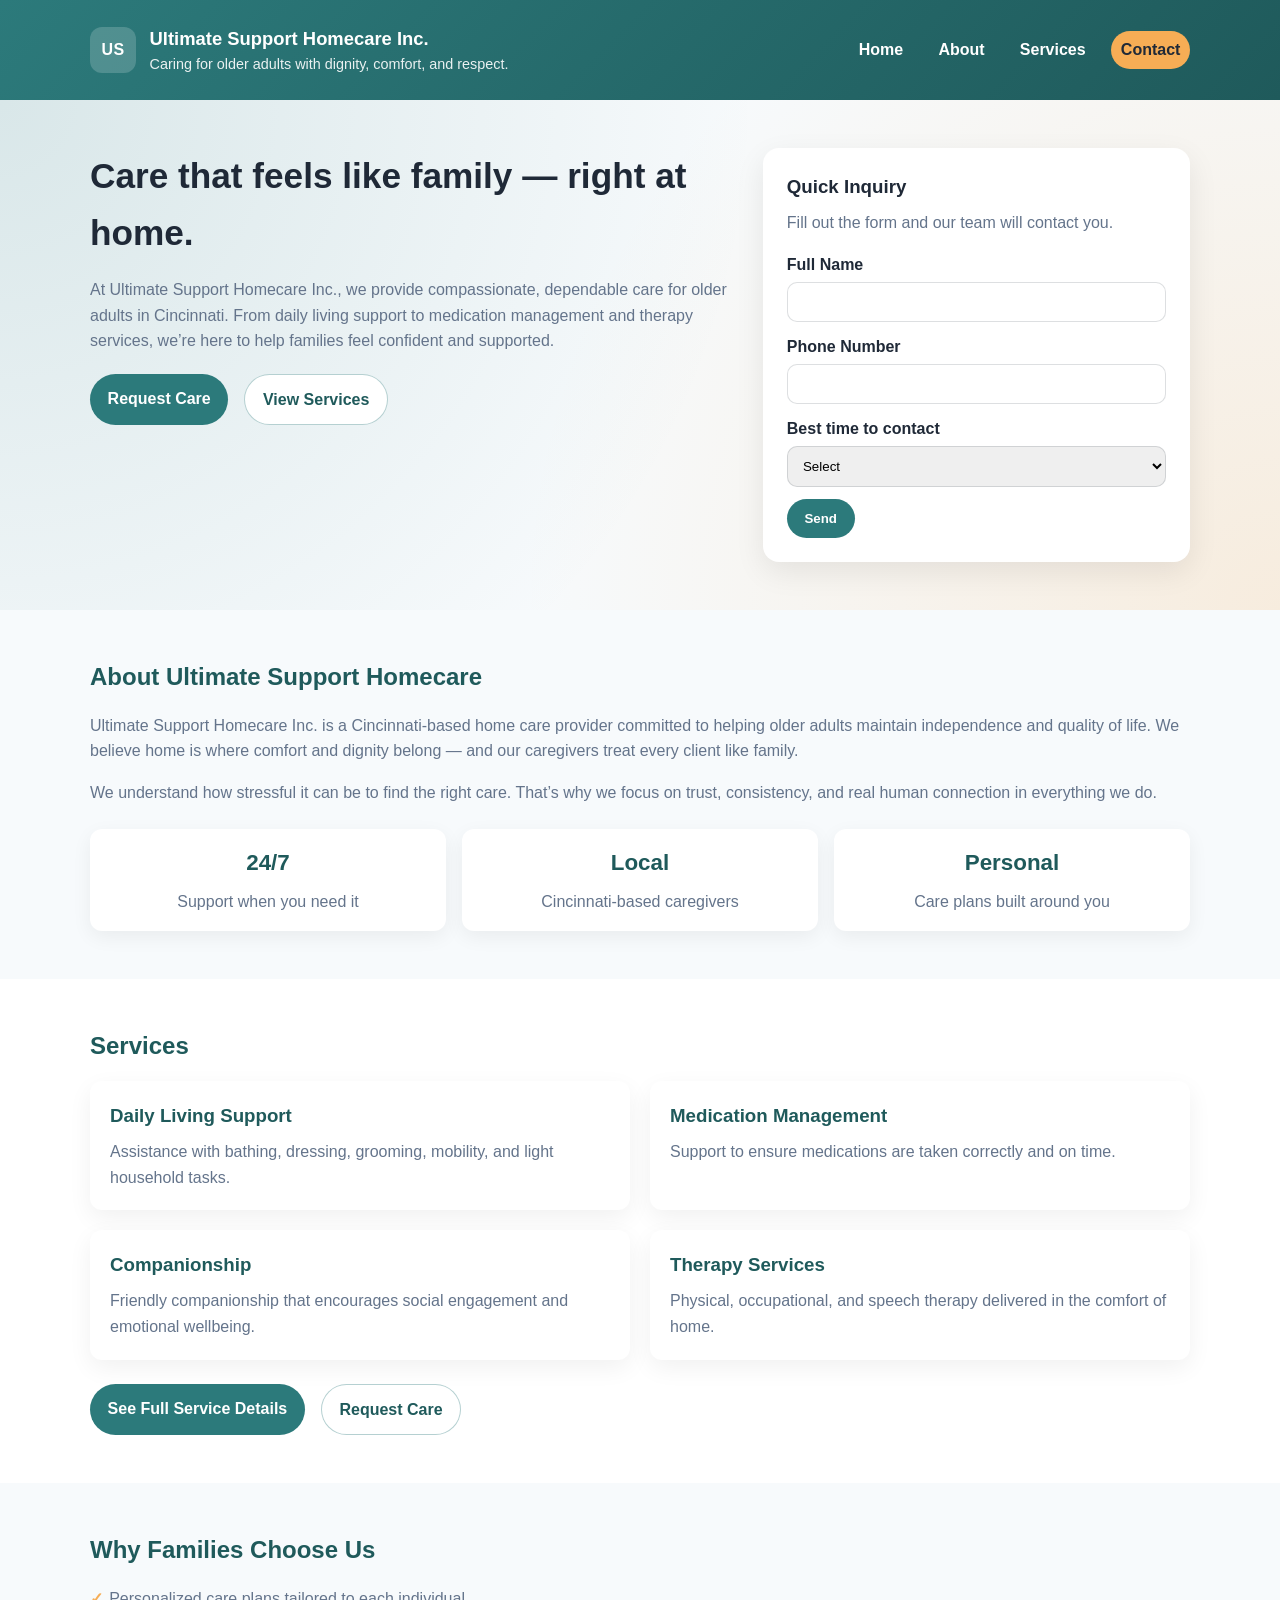
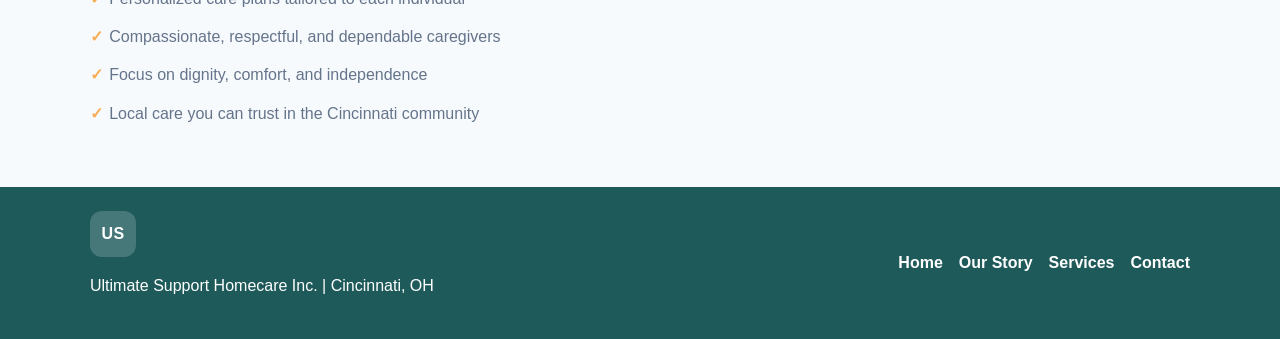
==== index.html @ fb9f4cac "Add files via upload" ====
<!DOCTYPE html>
<html lang="en">
<head>
  <meta charset="UTF-8" />
  <meta name="viewport" content="width=device-width, initial-scale=1.0" />
  <title>Ultimate Support Homecare Inc. | Home Care in Cincinnati, OH</title>
  <meta name="description" content="Trusted home care in Cincinnati, OH. Ultimate Support Homecare provides compassionate daily living support, medication assistance, companionship, and therapy services." />
  <link rel="stylesheet" href="styles.css" />
</head>
<body>
  <header class="site-header">
    <div class="container header-inner">
      <div class="brand">
        <div class="brand-mark" aria-hidden="true">US</div>
        <div>
          <h1>Ultimate Support Homecare Inc.</h1>
          <p class="tagline">Caring for older adults with dignity, comfort, and respect.</p>
        </div>
      </div>

      <nav class="nav">
        <a href="index.html" class="nav-link">Home</a>
        <a href="about.html" class="nav-link">About</a>
        <a href="services.html" class="nav-link">Services</a>
        <a href="contact.html" class="nav-link nav-cta">Contact</a>
      </nav>
    </div>
  </header>

  <main>
    <section class="hero">
      <div class="container hero-inner">
        <div class="hero-text">
          <h2>Care that feels like family — right at home.</h2>
          <p>
            At Ultimate Support Homecare Inc., we provide compassionate, dependable care for older adults in Cincinnati. From daily living support to medication management and therapy services, we’re here to help families feel confident and supported.
          </p>
          <div class="hero-actions">
            <a class="btn btn-primary" href="contact.html">Request Care</a>
            <a class="btn btn-secondary" href="services.html">View Services</a>
          </div>
        </div>

        <div class="hero-card">
          <h3>Quick Inquiry</h3>
          <p class="small">Fill out the form and our team will contact you.</p>
          <form class="mini-form" name="mini-inquiry" method="POST" data-netlify="true">
            <input type="hidden" name="form-name" value="mini-inquiry" />

            <label>
              Full Name
              <input type="text" name="Full Name" required />
            </label>

            <label>
              Phone Number
              <input type="text" name="Contact Info" required />
            </label>

            <label>
              Best time to contact
              <select name="Best Time" required>
                <option value="">Select</option>
                <option>Morning</option>
                <option>Afternoon</option>
                <option>Evening</option>
                <option>Anytime</option>
              </select>
            </label>

            <button type="submit" class="btn btn-primary">Send</button>
          </form>
        </div>
      </div>
    </section>

    <section class="section">
      <div class="container">
        <h2>About Ultimate Support Homecare</h2>
        <p>
          Ultimate Support Homecare Inc. is a Cincinnati-based home care provider committed to helping older adults maintain independence and quality of life. We believe home is where comfort and dignity belong — and our caregivers treat every client like family.
        </p>
        <p>
          We understand how stressful it can be to find the right care. That’s why we focus on trust, consistency, and real human connection in everything we do.
        </p>

        <div class="stats">
          <div class="stat">
            <div class="stat-number">24/7</div>
            <div class="stat-label">Support when you need it</div>
          </div>
          <div class="stat">
            <div class="stat-number">Local</div>
            <div class="stat-label">Cincinnati-based caregivers</div>
          </div>
          <div class="stat">
            <div class="stat-number">Personal</div>
            <div class="stat-label">Care plans built around you</div>
          </div>
        </div>
      </div>
    </section>

    <section class="section section-alt">
      <div class="container">
        <h2>Services</h2>
        <div class="services-grid">
          <div class="service-card">
            <h3>Daily Living Support</h3>
            <p>Assistance with bathing, dressing, grooming, mobility, and light household tasks.</p>
          </div>
          <div class="service-card">
            <h3>Medication Management</h3>
            <p>Support to ensure medications are taken correctly and on time.</p>
          </div>
          <div class="service-card">
            <h3>Companionship</h3>
            <p>Friendly companionship that encourages social engagement and emotional wellbeing.</p>
          </div>
          <div class="service-card">
            <h3>Therapy Services</h3>
            <p>Physical, occupational, and speech therapy delivered in the comfort of home.</p>
          </div>
        </div>

        <div class="section-actions">
          <a class="btn btn-primary" href="services.html">See Full Service Details</a>
          <a class="btn btn-secondary" href="contact.html">Request Care</a>
        </div>
      </div>
    </section>

    <section class="section">
      <div class="container">
        <h2>Why Families Choose Us</h2>
        <ul class="checklist">
          <li>Personalized care plans tailored to each individual</li>
          <li>Compassionate, respectful, and dependable caregivers</li>
          <li>Focus on dignity, comfort, and independence</li>
          <li>Local care you can trust in the Cincinnati community</li>
        </ul>
      </div>
    </section>
  </main>

  <footer class="site-footer">
    <div class="container footer-inner">
      <div>
        <div class="brand-mark" aria-hidden="true">US</div>
        <p>Ultimate Support Homecare Inc. | Cincinnati, OH</p>
      </div>
      <nav class="footer-nav">
        <a href="index.html">Home</a>
        <a href="about.html">Our Story</a>
        <a href="services.html">Services</a>
        <a href="contact.html">Contact</a>
      </nav>
    </div>
  </footer>
</body>
</html>
---- styles.css ----
:root {
  --primary: #2c7a7b; /* teal-ish */
  --primary-dark: #1f5a5b;
  --accent: #f6ad55; /* warm gold */
  --bg: #f7fafc;
  --card: #ffffff;
  --text: #1f2937;
  --muted: #64748b;
}

* { box-sizing: border-box; }
body {
  margin: 0;
  font-family: Arial, Helvetica, sans-serif;
  background-color: var(--bg);
  color: var(--text);
  line-height: 1.6;
}

.container {
  width: 92%;
  max-width: 1100px;
  margin: 0 auto;
}

.site-header {
  background: linear-gradient(135deg, var(--primary), var(--primary-dark));
  color: #fff;
  padding: 1.5rem 0;
}
.header-inner {
  display: flex;
  align-items: center;
  justify-content: space-between;
  gap: 1rem;
}
.brand {
  display: flex;
  align-items: center;
  gap: 0.85rem;
}
.brand-mark {
  width: 46px;
  height: 46px;
  border-radius: 12px;
  background: rgba(255,255,255,0.18);
  display: flex;
  align-items: center;
  justify-content: center;
  font-weight: bold;
  letter-spacing: 0.5px;
}
.brand h1 {
  margin: 0;
  font-size: 1.15rem;
}
.tagline {
  margin: 0;
  font-size: 0.9rem;
  color: rgba(255,255,255,0.9);
}

.nav {
  display: flex;
  align-items: center;
  gap: 1rem;
}
.nav-link {
  color: #fff;
  text-decoration: none;
  font-weight: bold;
  padding: 0.4rem 0.6rem;
  border-radius: 999px;
}
.nav-link:hover { background: rgba(255,255,255,0.14); }
.nav-cta {
  background: var(--accent);
  color: #1f2937;
}

.hero {
  padding: 3rem 0;
  background: radial-gradient(circle at top left, rgba(44,122,123,0.15), transparent 55%),
              radial-gradient(circle at bottom right, rgba(246,173,85,0.18), transparent 55%);
}
.hero-inner {
  display: grid;
  grid-template-columns: 1.5fr 1fr;
  gap: 2rem;
  align-items: start;
}
.hero h2 {
  font-size: 2.2rem;
  margin: 0 0 1rem;
}
.hero p {
  margin: 0 0 1.25rem;
  color: var(--muted);
}
.hero-actions {
  display: flex;
  gap: 1rem;
  flex-wrap: wrap;
}

.btn {
  display: inline-block;
  text-decoration: none;
  border: none;
  cursor: pointer;
  padding: 0.75rem 1.1rem;
  border-radius: 999px;
  font-weight: bold;
}
.btn-primary {
  background: var(--primary);
  color: #fff;
}
.btn-secondary {
  background: #fff;
  color: var(--primary-dark);
  border: 1px solid rgba(44,122,123,0.35);
}
.btn:hover { opacity: 0.95; }

.hero-card {
  background: var(--card);
  border-radius: 16px;
  padding: 1.5rem;
  box-shadow: 0 10px 30px rgba(0,0,0,0.08);
}
.hero-card h3 { margin: 0 0 0.5rem; }
.hero-card .small { margin: 0 0 1rem; color: var(--muted); }
.mini-form label {
  display: block;
  margin-bottom: 0.75rem;
  font-weight: bold;
}
.mini-form input,
.mini-form select,
.mini-form textarea {
  width: 100%;
  padding: 0.7rem;
  border-radius: 10px;
  border: 1px solid rgba(31,41,55,0.15);
  margin-top: 0.3rem;
}

.section {
  padding: 3rem 0;
}
.section-alt {
  background: #fff;
}

.section h2 {
  margin: 0 0 1rem;
  color: var(--primary-dark);
}
.section p {
  margin: 0 0 1rem;
  color: var(--muted);
}

.stats {
  display: grid;
  grid-template-columns: repeat(3, 1fr);
  gap: 1rem;
  margin-top: 1.5rem;
}
.stat {
  background: var(--card);
  padding: 1rem;
  border-radius: 12px;
  box-shadow: 0 6px 20px rgba(0,0,0,0.06);
  text-align: center;
}
.stat-number {
  font-size: 1.4rem;
  font-weight: bold;
  color: var(--primary-dark);
}
.stat-label {
  color: var(--muted);
  margin-top: 0.5rem;
}

.services-grid {
  display: grid;
  grid-template-columns: repeat(2, 1fr);
  gap: 1.25rem;
}
.service-card {
  background: var(--card);
  padding: 1.25rem;
  border-radius: 12px;
  box-shadow: 0 8px 24px rgba(0,0,0,0.06);
}
.service-card h3 {
  margin: 0 0 0.5rem;
  color: var(--primary-dark);
}
.service-card p {
  margin: 0;
  color: var(--muted);
}

.section-actions {
  margin-top: 1.5rem;
  display: flex;
  gap: 1rem;
  flex-wrap: wrap;
}

.checklist {
  list-style: none;
  padding: 0;
  margin: 0;
}
.checklist li {
  padding-left: 1.2rem;
  position: relative;
  margin-bottom: 0.8rem;
  color: var(--muted);
}
.checklist li::before {
  content: "✓";
  position: absolute;
  left: 0;
  color: var(--accent);
  font-weight: bold;
}

.contact-grid {
  display: grid;
  grid-template-columns: 1fr 1fr;
  gap: 1.25rem;
}
.contact-card {
  background: var(--card);
  padding: 1.5rem;
  border-radius: 12px;
  box-shadow: 0 8px 24px rgba(0,0,0,0.06);
}
.contact-card h3 { margin-top: 0; }
.contact-card p { margin: 0.5rem 0; color: var(--muted); }
.contact-card .small { font-size: 0.95rem; }

.contact-card form label {
  display: block;
  margin-bottom: 0.75rem;
  font-weight: bold;
}
.contact-card input,
.contact-card select,
.contact-card textarea {
  width: 100%;
  padding: 0.7rem;
  border-radius: 10px;
  border: 1px solid rgba(31,41,55,0.15);
  margin-top: 0.3rem;
}

.site-footer {
  background: var(--primary-dark);
  color: #fff;
  padding: 1.5rem 0;
}
.footer-inner {
  display: flex;
  align-items: center;
  justify-content: space-between;
  gap: 1rem;
}
.footer-nav {
  display: flex;
  gap: 1rem;
}
.footer-nav a {
  color: #fff;
  text-decoration: none;
  font-weight: bold;
}

@media (max-width: 900px) {
  .hero-inner { grid-template-columns: 1fr; }
  .services-grid { grid-template-columns: 1fr; }
  .stats { grid-template-columns: 1fr; }
  .contact-grid { grid-template-columns: 1fr; }
  .nav { display: none; }
  .header-inner { flex-direction: column; align-items: flex-start; }
}
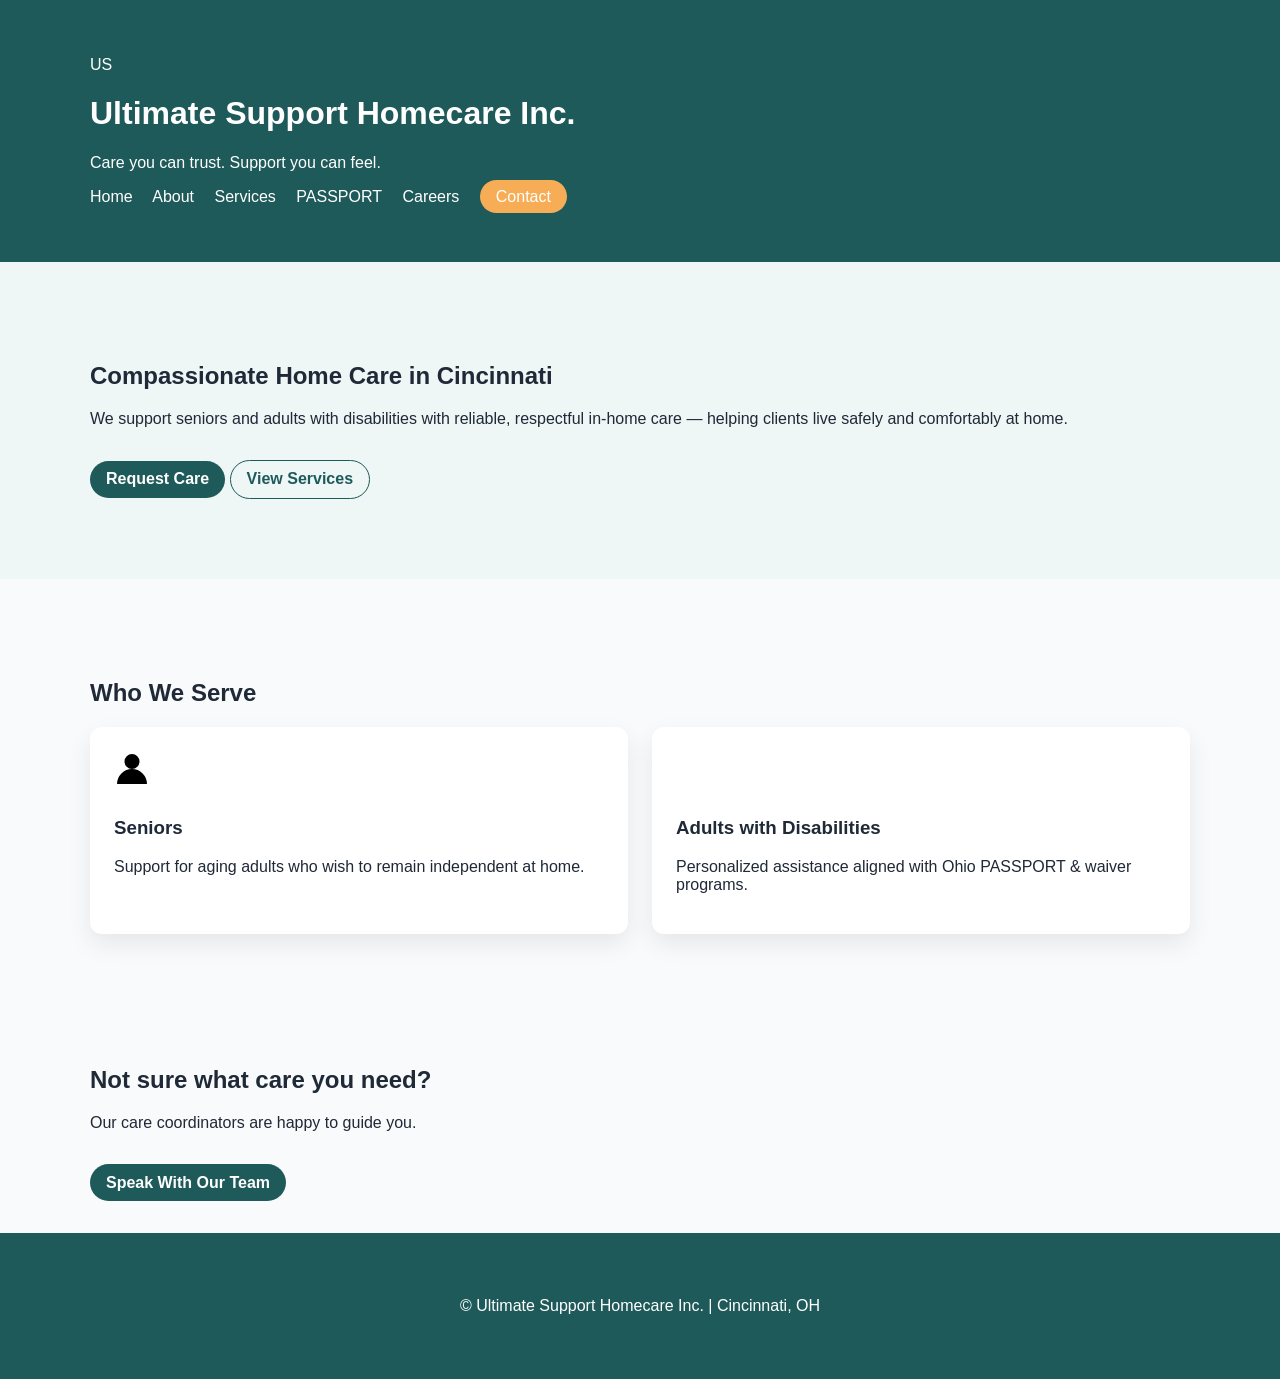
==== commit 7dcf6de4: "Add files via upload" ====
--- a/index.html
+++ b/index.html
@@ -3,159 +3,82 @@
 <head>
   <meta charset="UTF-8" />
   <meta name="viewport" content="width=device-width, initial-scale=1.0" />
-  <title>Ultimate Support Homecare Inc. | Home Care in Cincinnati, OH</title>
-  <meta name="description" content="Trusted home care in Cincinnati, OH. Ultimate Support Homecare provides compassionate daily living support, medication assistance, companionship, and therapy services." />
+  <title>Home Care Services in Cincinnati, OH | Ultimate Support Homecare</title>
+  <meta name="description" content="Ultimate Support Homecare provides compassionate in-home care for seniors and adults with disabilities in Cincinnati, OH. PASSPORT & Medicaid-aligned services." />
   <link rel="stylesheet" href="styles.css" />
 </head>
 <body>
-  <header class="site-header">
-    <div class="container header-inner">
-      <div class="brand">
-        <div class="brand-mark" aria-hidden="true">US</div>
-        <div>
-          <h1>Ultimate Support Homecare Inc.</h1>
-          <p class="tagline">Caring for older adults with dignity, comfort, and respect.</p>
+
+<header class="site-header">
+  <div class="container header-inner">
+    <div class="brand">
+      <div class="brand-mark">US</div>
+      <div>
+        <h1>Ultimate Support Homecare Inc.</h1>
+        <p class="tagline">Care you can trust. Support you can feel.</p>
+      </div>
+    </div>
+    <nav class="nav">
+      <a href="index.html">Home</a>
+      <a href="about.html">About</a>
+      <a href="services.html">Services</a>
+      <a href="passport.html">PASSPORT</a>
+      <a href="careers.html">Careers</a>
+      <a href="contact.html" class="nav-cta">Contact</a>
+    </nav>
+  </div>
+</header>
+
+<main>
+  <section class="hero">
+    <div class="container hero-inner">
+      <div>
+        <h2>Compassionate Home Care in Cincinnati</h2>
+        <p>
+          We support seniors and adults with disabilities with reliable,
+          respectful in-home care — helping clients live safely and comfortably
+          at home.
+        </p>
+        <div class="hero-actions">
+          <a href="contact.html" class="btn btn-primary">Request Care</a>
+          <a href="services.html" class="btn btn-secondary">View Services</a>
         </div>
       </div>
+    </div>
+  </section>
 
-      <nav class="nav">
-        <a href="index.html" class="nav-link">Home</a>
-        <a href="about.html" class="nav-link">About</a>
-        <a href="services.html" class="nav-link">Services</a>
-        <a href="contact.html" class="nav-link nav-cta">Contact</a>
-      </nav>
-    </div>
-  </header>
-
-  <main>
-    <section class="hero">
-      <div class="container hero-inner">
-        <div class="hero-text">
-          <h2>Care that feels like family — right at home.</h2>
-          <p>
-            At Ultimate Support Homecare Inc., we provide compassionate, dependable care for older adults in Cincinnati. From daily living support to medication management and therapy services, we’re here to help families feel confident and supported.
-          </p>
-          <div class="hero-actions">
-            <a class="btn btn-primary" href="contact.html">Request Care</a>
-            <a class="btn btn-secondary" href="services.html">View Services</a>
-          </div>
+  <section class="section">
+    <div class="container">
+      <h2>Who We Serve</h2>
+      <div class="card-grid">
+        <div class="info-card">
+          <svg viewBox="0 0 24 24"><path d="M12 12a5 5 0 1 0-5-5 5 5 0 0 0 5 5zM2 22a10 10 0 0 1 20 0"/></svg>
+          <h3>Seniors</h3>
+          <p>Support for aging adults who wish to remain independent at home.</p>
         </div>
-
-        <div class="hero-card">
-          <h3>Quick Inquiry</h3>
-          <p class="small">Fill out the form and our team will contact you.</p>
-          <form class="mini-form" name="mini-inquiry" method="POST" data-netlify="true">
-            <input type="hidden" name="form-name" value="mini-inquiry" />
-
-            <label>
-              Full Name
-              <input type="text" name="Full Name" required />
-            </label>
-
-            <label>
-              Phone Number
-              <input type="text" name="Contact Info" required />
-            </label>
-
-            <label>
-              Best time to contact
-              <select name="Best Time" required>
-                <option value="">Select</option>
-                <option>Morning</option>
-                <option>Afternoon</option>
-                <option>Evening</option>
-                <option>Anytime</option>
-              </select>
-            </label>
-
-            <button type="submit" class="btn btn-primary">Send</button>
-          </form>
+        <div class="info-card">
+          <svg viewBox="0 0 24 24"><path d="M5 12h14M12 5v14"/></svg>
+          <h3>Adults with Disabilities</h3>
+          <p>Personalized assistance aligned with Ohio PASSPORT & waiver programs.</p>
         </div>
       </div>
-    </section>
+    </div>
+  </section>
 
-    <section class="section">
-      <div class="container">
-        <h2>About Ultimate Support Homecare</h2>
-        <p>
-          Ultimate Support Homecare Inc. is a Cincinnati-based home care provider committed to helping older adults maintain independence and quality of life. We believe home is where comfort and dignity belong — and our caregivers treat every client like family.
-        </p>
-        <p>
-          We understand how stressful it can be to find the right care. That’s why we focus on trust, consistency, and real human connection in everything we do.
-        </p>
+  <section class="cta-section">
+    <div class="container">
+      <h2>Not sure what care you need?</h2>
+      <p>Our care coordinators are happy to guide you.</p>
+      <a href="contact.html" class="btn btn-primary">Speak With Our Team</a>
+    </div>
+  </section>
+</main>
 
-        <div class="stats">
-          <div class="stat">
-            <div class="stat-number">24/7</div>
-            <div class="stat-label">Support when you need it</div>
-          </div>
-          <div class="stat">
-            <div class="stat-number">Local</div>
-            <div class="stat-label">Cincinnati-based caregivers</div>
-          </div>
-          <div class="stat">
-            <div class="stat-number">Personal</div>
-            <div class="stat-label">Care plans built around you</div>
-          </div>
-        </div>
-      </div>
-    </section>
+<footer class="site-footer">
+  <div class="container footer-inner">
+    <p>© Ultimate Support Homecare Inc. | Cincinnati, OH</p>
+  </div>
+</footer>
 
-    <section class="section section-alt">
-      <div class="container">
-        <h2>Services</h2>
-        <div class="services-grid">
-          <div class="service-card">
-            <h3>Daily Living Support</h3>
-            <p>Assistance with bathing, dressing, grooming, mobility, and light household tasks.</p>
-          </div>
-          <div class="service-card">
-            <h3>Medication Management</h3>
-            <p>Support to ensure medications are taken correctly and on time.</p>
-          </div>
-          <div class="service-card">
-            <h3>Companionship</h3>
-            <p>Friendly companionship that encourages social engagement and emotional wellbeing.</p>
-          </div>
-          <div class="service-card">
-            <h3>Therapy Services</h3>
-            <p>Physical, occupational, and speech therapy delivered in the comfort of home.</p>
-          </div>
-        </div>
-
-        <div class="section-actions">
-          <a class="btn btn-primary" href="services.html">See Full Service Details</a>
-          <a class="btn btn-secondary" href="contact.html">Request Care</a>
-        </div>
-      </div>
-    </section>
-
-    <section class="section">
-      <div class="container">
-        <h2>Why Families Choose Us</h2>
-        <ul class="checklist">
-          <li>Personalized care plans tailored to each individual</li>
-          <li>Compassionate, respectful, and dependable caregivers</li>
-          <li>Focus on dignity, comfort, and independence</li>
-          <li>Local care you can trust in the Cincinnati community</li>
-        </ul>
-      </div>
-    </section>
-  </main>
-
-  <footer class="site-footer">
-    <div class="container footer-inner">
-      <div>
-        <div class="brand-mark" aria-hidden="true">US</div>
-        <p>Ultimate Support Homecare Inc. | Cincinnati, OH</p>
-      </div>
-      <nav class="footer-nav">
-        <a href="index.html">Home</a>
-        <a href="about.html">Our Story</a>
-        <a href="services.html">Services</a>
-        <a href="contact.html">Contact</a>
-      </nav>
-    </div>
-  </footer>
 </body>
 </html>
--- a/styles.css
+++ b/styles.css
@@ -1,292 +1,85 @@
-:root {
-  --primary: #2c7a7b; /* teal-ish */
-  --primary-dark: #1f5a5b;
-  --accent: #f6ad55; /* warm gold */
-  --bg: #f7fafc;
-  --card: #ffffff;
-  --text: #1f2937;
-  --muted: #64748b;
-}
-
-* { box-sizing: border-box; }
 body {
   margin: 0;
   font-family: Arial, Helvetica, sans-serif;
-  background-color: var(--bg);
-  color: var(--text);
-  line-height: 1.6;
+  color: #1f2937;
+  background: #f9fafb;
 }
 
 .container {
-  width: 92%;
   max-width: 1100px;
-  margin: 0 auto;
+  margin: auto;
+  padding: 2rem;
 }
 
 .site-header {
-  background: linear-gradient(135deg, var(--primary), var(--primary-dark));
-  color: #fff;
-  padding: 1.5rem 0;
-}
-.header-inner {
-  display: flex;
-  align-items: center;
-  justify-content: space-between;
-  gap: 1rem;
-}
-.brand {
-  display: flex;
-  align-items: center;
-  gap: 0.85rem;
-}
-.brand-mark {
-  width: 46px;
-  height: 46px;
-  border-radius: 12px;
-  background: rgba(255,255,255,0.18);
-  display: flex;
-  align-items: center;
-  justify-content: center;
-  font-weight: bold;
-  letter-spacing: 0.5px;
-}
-.brand h1 {
-  margin: 0;
-  font-size: 1.15rem;
-}
-.tagline {
-  margin: 0;
-  font-size: 0.9rem;
-  color: rgba(255,255,255,0.9);
+  background: #1f5a5b;
+  color: white;
+  padding: 1.5rem;
 }
 
-.nav {
-  display: flex;
-  align-items: center;
-  gap: 1rem;
+.nav a {
+  color: white;
+  margin-right: 1rem;
+  text-decoration: none;
 }
-.nav-link {
-  color: #fff;
-  text-decoration: none;
-  font-weight: bold;
-  padding: 0.4rem 0.6rem;
-  border-radius: 999px;
-}
-.nav-link:hover { background: rgba(255,255,255,0.14); }
+
 .nav-cta {
-  background: var(--accent);
-  color: #1f2937;
+  background: #f6ad55;
+  padding: 0.5rem 1rem;
+  border-radius: 20px;
 }
 
 .hero {
+  background: #eef6f6;
   padding: 3rem 0;
-  background: radial-gradient(circle at top left, rgba(44,122,123,0.15), transparent 55%),
-              radial-gradient(circle at bottom right, rgba(246,173,85,0.18), transparent 55%);
-}
-.hero-inner {
-  display: grid;
-  grid-template-columns: 1.5fr 1fr;
-  gap: 2rem;
-  align-items: start;
-}
-.hero h2 {
-  font-size: 2.2rem;
-  margin: 0 0 1rem;
-}
-.hero p {
-  margin: 0 0 1.25rem;
-  color: var(--muted);
-}
-.hero-actions {
-  display: flex;
-  gap: 1rem;
-  flex-wrap: wrap;
-}
-
-.btn {
-  display: inline-block;
-  text-decoration: none;
-  border: none;
-  cursor: pointer;
-  padding: 0.75rem 1.1rem;
-  border-radius: 999px;
-  font-weight: bold;
-}
-.btn-primary {
-  background: var(--primary);
-  color: #fff;
-}
-.btn-secondary {
-  background: #fff;
-  color: var(--primary-dark);
-  border: 1px solid rgba(44,122,123,0.35);
-}
-.btn:hover { opacity: 0.95; }
-
-.hero-card {
-  background: var(--card);
-  border-radius: 16px;
-  padding: 1.5rem;
-  box-shadow: 0 10px 30px rgba(0,0,0,0.08);
-}
-.hero-card h3 { margin: 0 0 0.5rem; }
-.hero-card .small { margin: 0 0 1rem; color: var(--muted); }
-.mini-form label {
-  display: block;
-  margin-bottom: 0.75rem;
-  font-weight: bold;
-}
-.mini-form input,
-.mini-form select,
-.mini-form textarea {
-  width: 100%;
-  padding: 0.7rem;
-  border-radius: 10px;
-  border: 1px solid rgba(31,41,55,0.15);
-  margin-top: 0.3rem;
 }
 
 .section {
   padding: 3rem 0;
 }
-.section-alt {
-  background: #fff;
+
+.card-grid {
+  display: grid;
+  gap: 1.5rem;
+  grid-template-columns: repeat(auto-fit, minmax(250px, 1fr));
 }
 
-.section h2 {
-  margin: 0 0 1rem;
-  color: var(--primary-dark);
-}
-.section p {
-  margin: 0 0 1rem;
-  color: var(--muted);
+.service-card,
+.info-card {
+  background: white;
+  padding: 1.5rem;
+  border-radius: 12px;
+  box-shadow: 0 10px 25px rgba(0,0,0,0.08);
 }
 
-.stats {
-  display: grid;
-  grid-template-columns: repeat(3, 1fr);
-  gap: 1rem;
-  margin-top: 1.5rem;
-}
-.stat {
-  background: var(--card);
-  padding: 1rem;
-  border-radius: 12px;
-  box-shadow: 0 6px 20px rgba(0,0,0,0.06);
-  text-align: center;
-}
-.stat-number {
-  font-size: 1.4rem;
-  font-weight: bold;
-  color: var(--primary-dark);
-}
-.stat-label {
-  color: var(--muted);
-  margin-top: 0.5rem;
+svg {
+  width: 36px;
+  height: 36px;
+  margin-bottom: 0.5rem;
 }
 
-.services-grid {
-  display: grid;
-  grid-template-columns: repeat(2, 1fr);
-  gap: 1.25rem;
-}
-.service-card {
-  background: var(--card);
-  padding: 1.25rem;
-  border-radius: 12px;
-  box-shadow: 0 8px 24px rgba(0,0,0,0.06);
-}
-.service-card h3 {
-  margin: 0 0 0.5rem;
-  color: var(--primary-dark);
-}
-.service-card p {
-  margin: 0;
-  color: var(--muted);
-}
-
-.section-actions {
-  margin-top: 1.5rem;
-  display: flex;
-  gap: 1rem;
-  flex-wrap: wrap;
-}
-
-.checklist {
-  list-style: none;
-  padding: 0;
-  margin: 0;
-}
-.checklist li {
-  padding-left: 1.2rem;
-  position: relative;
-  margin-bottom: 0.8rem;
-  color: var(--muted);
-}
-.checklist li::before {
-  content: "✓";
-  position: absolute;
-  left: 0;
-  color: var(--accent);
-  font-weight: bold;
-}
-
-.contact-grid {
-  display: grid;
-  grid-template-columns: 1fr 1fr;
-  gap: 1.25rem;
-}
-.contact-card {
-  background: var(--card);
-  padding: 1.5rem;
-  border-radius: 12px;
-  box-shadow: 0 8px 24px rgba(0,0,0,0.06);
-}
-.contact-card h3 { margin-top: 0; }
-.contact-card p { margin: 0.5rem 0; color: var(--muted); }
-.contact-card .small { font-size: 0.95rem; }
-
-.contact-card form label {
-  display: block;
-  margin-bottom: 0.75rem;
-  font-weight: bold;
-}
-.contact-card input,
-.contact-card select,
-.contact-card textarea {
-  width: 100%;
-  padding: 0.7rem;
-  border-radius: 10px;
-  border: 1px solid rgba(31,41,55,0.15);
-  margin-top: 0.3rem;
-}
-
-.site-footer {
-  background: var(--primary-dark);
-  color: #fff;
-  padding: 1.5rem 0;
-}
-.footer-inner {
-  display: flex;
-  align-items: center;
-  justify-content: space-between;
-  gap: 1rem;
-}
-.footer-nav {
-  display: flex;
-  gap: 1rem;
-}
-.footer-nav a {
-  color: #fff;
+.btn {
+  display: inline-block;
+  margin-top: 1rem;
+  padding: 0.6rem 1rem;
+  border-radius: 20px;
   text-decoration: none;
   font-weight: bold;
 }
 
-@media (max-width: 900px) {
-  .hero-inner { grid-template-columns: 1fr; }
-  .services-grid { grid-template-columns: 1fr; }
-  .stats { grid-template-columns: 1fr; }
-  .contact-grid { grid-template-columns: 1fr; }
-  .nav { display: none; }
-  .header-inner { flex-direction: column; align-items: flex-start; }
+.btn-primary {
+  background: #1f5a5b;
+  color: white;
 }
+
+.btn-secondary {
+  border: 1px solid #1f5a5b;
+  color: #1f5a5b;
+}
+
+.site-footer {
+  background: #1f5a5b;
+  color: white;
+  text-align: center;
+  padding: 1rem;
+}
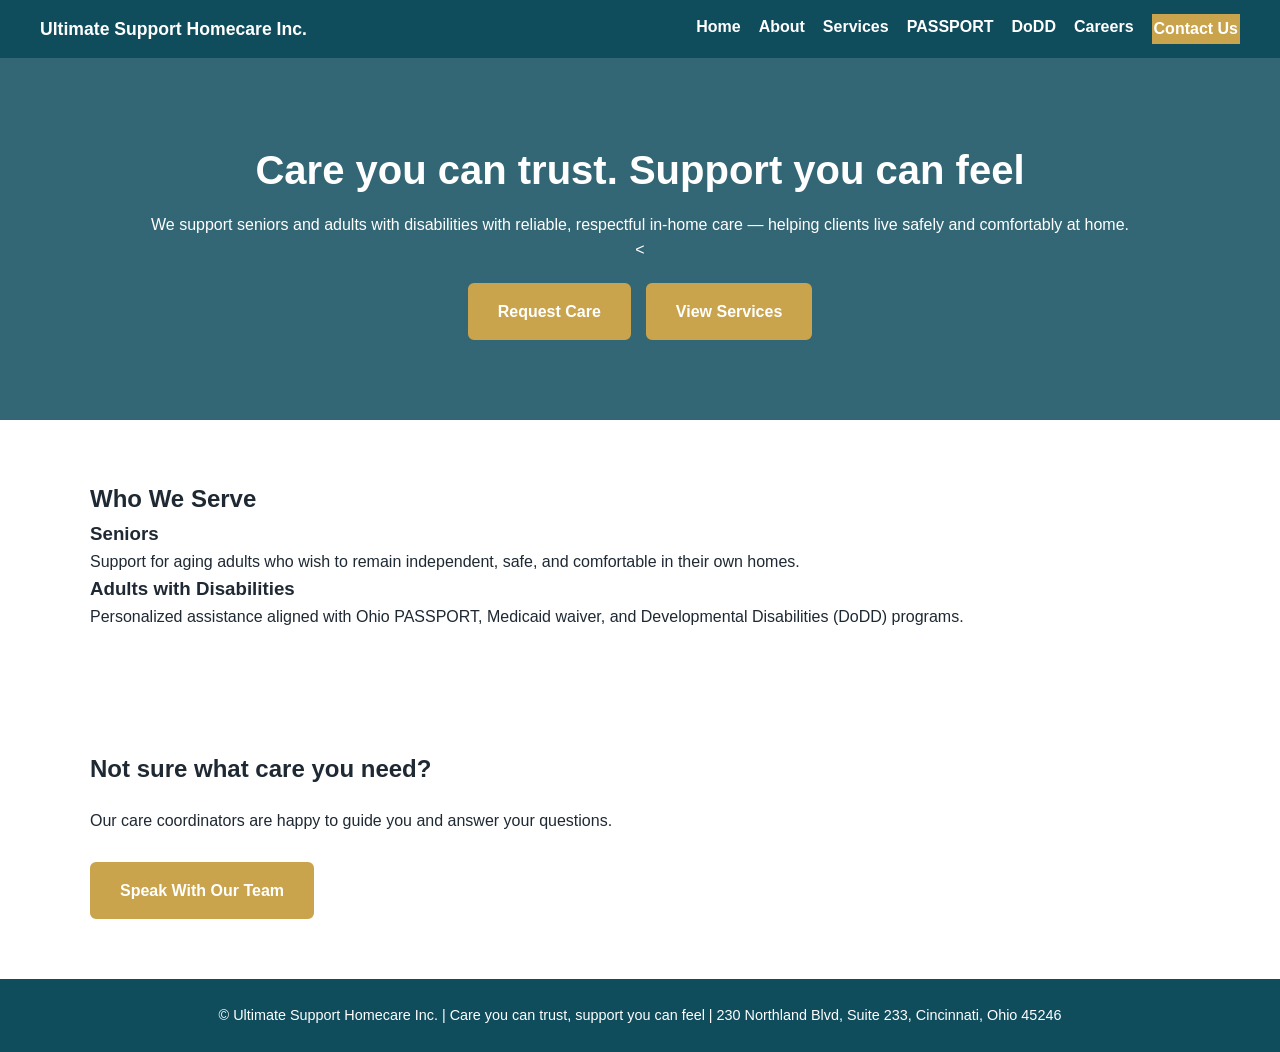
==== commit 4280b72a: "Add files via upload" ====
--- a/index.html
+++ b/index.html
@@ -1,84 +1,85 @@
 <!DOCTYPE html>
 <html lang="en">
 <head>
-  <meta charset="UTF-8" />
-  <meta name="viewport" content="width=device-width, initial-scale=1.0" />
-  <title>Home Care Services in Cincinnati, OH | Ultimate Support Homecare</title>
-  <meta name="description" content="Ultimate Support Homecare provides compassionate in-home care for seniors and adults with disabilities in Cincinnati, OH. PASSPORT & Medicaid-aligned services." />
-  <link rel="stylesheet" href="styles.css" />
+<meta charset="UTF-8">
+<title>Compassionate Home Care in Cincinnati | Ultimate Support Homecare Inc.</title>
+<link rel="stylesheet" href="styles.css">
 </head>
+
 <body>
 
 <header class="site-header">
-  <div class="container header-inner">
-    <div class="brand">
-      <div class="brand-mark">US</div>
-      <div>
-        <h1>Ultimate Support Homecare Inc.</h1>
-        <p class="tagline">Care you can trust. Support you can feel.</p>
-      </div>
-    </div>
-    <nav class="nav">
+  <div class="nav-container">
+    <div class="logo">Ultimate Support Homecare Inc.</div>
+    <nav>
       <a href="index.html">Home</a>
       <a href="about.html">About</a>
       <a href="services.html">Services</a>
       <a href="passport.html">PASSPORT</a>
+      <a href="dodd.html">DoDD</a>
       <a href="careers.html">Careers</a>
-      <a href="contact.html" class="nav-cta">Contact</a>
+      <a href="contact.html" class="btn-gold">Contact Us</a>
     </nav>
   </div>
 </header>
 
-<main>
-  <section class="hero">
-    <div class="container hero-inner">
-      <div>
-        <h2>Compassionate Home Care in Cincinnati</h2>
+<!-- HERO -->
+<section class="hero">
+  <h1>Care you can trust. Support you can feel</h1>
+  <p>
+    We support seniors and adults with disabilities with reliable, respectful
+    in-home care — helping clients live safely and comfortably at home.
+  </p>
+
+<<div class="hero-buttons">
+  <a href="contact.html" class="btn btn-gold">Request Care</a>
+  <a href="services.html" class="btn btn-gold">View Services</a>
+</div>
+
+</section>
+
+<!-- WHO WE SERVE -->
+<section class="section">
+  <div class="container">
+    <h2>Who We Serve</h2>
+
+    <div class="card-grid">
+      <div class="card">
+        <h3>Seniors</h3>
         <p>
-          We support seniors and adults with disabilities with reliable,
-          respectful in-home care — helping clients live safely and comfortably
-          at home.
+          Support for aging adults who wish to remain independent,
+          safe, and comfortable in their own homes.
         </p>
-        <div class="hero-actions">
-          <a href="contact.html" class="btn btn-primary">Request Care</a>
-          <a href="services.html" class="btn btn-secondary">View Services</a>
-        </div>
+      </div>
+
+      <div class="card">
+        <h3>Adults with Disabilities</h3>
+        <p>
+          Personalized assistance aligned with Ohio PASSPORT,
+          Medicaid waiver, and Developmental Disabilities (DoDD) programs.
+        </p>
       </div>
     </div>
-  </section>
+  </div>
+</section>
 
-  <section class="section">
-    <div class="container">
-      <h2>Who We Serve</h2>
-      <div class="card-grid">
-        <div class="info-card">
-          <svg viewBox="0 0 24 24"><path d="M12 12a5 5 0 1 0-5-5 5 5 0 0 0 5 5zM2 22a10 10 0 0 1 20 0"/></svg>
-          <h3>Seniors</h3>
-          <p>Support for aging adults who wish to remain independent at home.</p>
-        </div>
-        <div class="info-card">
-          <svg viewBox="0 0 24 24"><path d="M5 12h14M12 5v14"/></svg>
-          <h3>Adults with Disabilities</h3>
-          <p>Personalized assistance aligned with Ohio PASSPORT & waiver programs.</p>
-        </div>
-      </div>
-    </div>
-  </section>
+<!-- GUIDANCE CTA -->
+<section class="section section-teal">
+  <div class="container center">
+    <h2>Not sure what care you need?</h2>
+  <p class="hero-helper-text">
+  Our care coordinators are happy to guide you and answer your questions.
+</p>
 
-  <section class="cta-section">
-    <div class="container">
-      <h2>Not sure what care you need?</h2>
-      <p>Our care coordinators are happy to guide you.</p>
-      <a href="contact.html" class="btn btn-primary">Speak With Our Team</a>
-    </div>
-  </section>
-</main>
+<div class="hero-cta-spacer">
+  <a href="contact.html" class="btn btn-gold">Speak With Our Team</a>
+</div>
+</section>
 
 <footer class="site-footer">
-  <div class="container footer-inner">
-    <p>© Ultimate Support Homecare Inc. | Cincinnati, OH</p>
-  </div>
+  © Ultimate Support Homecare Inc. | Care you can trust, support you can feel | 230 Northland Blvd, Suite 233, Cincinnati, Ohio 45246
 </footer>
 
 </body>
 </html>
+
--- a/styles.css
+++ b/styles.css
@@ -1,85 +1,152 @@
+:root {
+  --teal-dark: #0f4c5c;
+  --teal: #1b6f7a;
+  --teal-light: #e6f4f6;
+  --gold: #d4af37;
+  --white: #ffffff;
+  --text-dark: #1f2933;
+}
+
+/* RESET */
+* {
+  margin: 0;
+  padding: 0;
+  box-sizing: border-box;
+}
+
 body {
-  margin: 0;
   font-family: Arial, Helvetica, sans-serif;
-  color: #1f2937;
-  background: #f9fafb;
+  color: var(--text-dark);
+  background-color: var(--white);
+  line-height: 1.6;
+}
+
+/* NAV */
+.site-header {
+  background: var(--teal-dark);
+  padding: 14px 0;
+}
+
+.nav-container {
+  max-width: 1200px;
+  margin: auto;
+  display: flex;
+  align-items: center;
+  justify-content: space-between;
+}
+
+.logo {
+  color: var(--white);
+  font-weight: bold;
+  font-size: 1.1rem;
+}
+
+nav {
+  display: flex;
+  gap: 18px;
+}
+
+nav a {
+  color: var(--white);
+  text-decoration: none;
+  font-weight: 600;
+}
+
+nav a:hover {
+  color: var(--gold);
+}
+
+.btn {
+  display: inline-block;
+  padding: 14px 28px;
+  border-radius: 6px;
+  font-weight: 600;
+  text-decoration: none;
+  transition: all 0.3s ease;
+}
+
+.btn-gold {
+  background-color: #c9a44c;
+  color: #ffffff;
+  border: 2px solid #c9a44c;
+}
+
+.btn-gold:hover {
+  background-color: #b8943f;
+  border-color: #b8943f;
+  color: #ffffff;
+}
+
+
+/* HERO */
+.hero {
+  background: linear-gradient(rgba(15,76,92,.85), rgba(15,76,92,.85)),
+    url('hero.jpg') center/cover;
+  color: var(--white);
+  padding: 80px 20px;
+  text-align: center;
+}
+
+.hero h1 {
+  font-size: 2.5rem;
+  margin-bottom: 10px;
+}
+
+.hero-buttons {
+  margin-top: 20px;
+  display: flex;
+  justify-content: center;
+  gap: 15px;
+}
+
+.hero-helper-text {
+  margin-top: 20px;
+  margin-bottom: 0;
+}
+
+.hero-cta-spacer {
+  margin-top: 28px;
+}
+
+/* SECTIONS */
+.section {
+  padding: 60px 20px;
+}
+
+.section-alt {
+  background: var(--teal-light);
 }
 
 .container {
   max-width: 1100px;
   margin: auto;
-  padding: 2rem;
 }
 
-.site-header {
-  background: #1f5a5b;
-  color: white;
-  padding: 1.5rem;
+/* SERVICE BOXES */
+.service-grid {
+  display: grid;
+  grid-template-columns: repeat(auto-fit, minmax(250px, 1fr));
+  gap: 25px;
+  margin-top: 30px;
 }
 
-.nav a {
-  color: white;
-  margin-right: 1rem;
-  text-decoration: none;
+.service-box {
+  background: var(--white);
+  border-radius: 6px;
+  padding: 25px;
+  text-align: center;
 }
 
-.nav-cta {
-  background: #f6ad55;
-  padding: 0.5rem 1rem;
-  border-radius: 20px;
+.service-box h3 {
+  color: var(--teal-dark);
+  margin-bottom: 10px;
 }
 
-.hero {
-  background: #eef6f6;
-  padding: 3rem 0;
+/* FOOTER */
+.site-footer {
+  background: var(--teal-dark);
+  color: var(--white);
+  text-align: center;
+  padding: 25px;
+  font-size: .9rem;
 }
-
-.section {
-  padding: 3rem 0;
-}
-
-.card-grid {
-  display: grid;
-  gap: 1.5rem;
-  grid-template-columns: repeat(auto-fit, minmax(250px, 1fr));
-}
-
-.service-card,
-.info-card {
-  background: white;
-  padding: 1.5rem;
-  border-radius: 12px;
-  box-shadow: 0 10px 25px rgba(0,0,0,0.08);
-}
-
-svg {
-  width: 36px;
-  height: 36px;
-  margin-bottom: 0.5rem;
-}
-
-.btn {
-  display: inline-block;
-  margin-top: 1rem;
-  padding: 0.6rem 1rem;
-  border-radius: 20px;
-  text-decoration: none;
-  font-weight: bold;
-}
-
-.btn-primary {
-  background: #1f5a5b;
-  color: white;
-}
-
-.btn-secondary {
-  border: 1px solid #1f5a5b;
-  color: #1f5a5b;
-}
-
-.site-footer {
-  background: #1f5a5b;
-  color: white;
-  text-align: center;
-  padding: 1rem;
-}
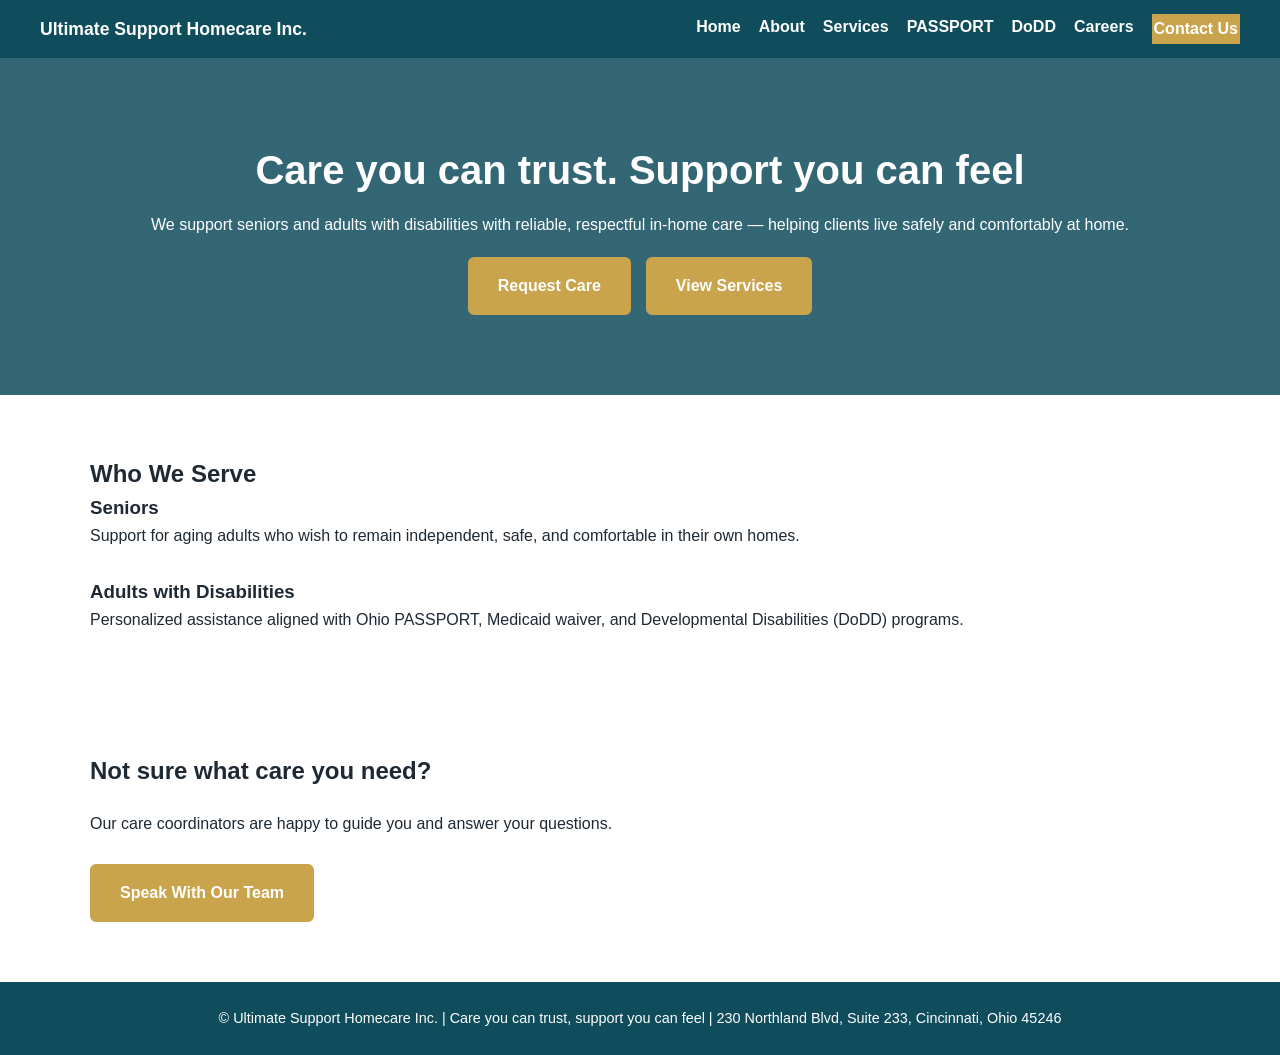
==== commit a8f18d01: "Add files via upload" ====
--- a/index.html
+++ b/index.html
@@ -31,7 +31,7 @@
     in-home care — helping clients live safely and comfortably at home.
   </p>
 
-<<div class="hero-buttons">
+<div class="hero-buttons">
   <a href="contact.html" class="btn btn-gold">Request Care</a>
   <a href="services.html" class="btn btn-gold">View Services</a>
 </div>
@@ -53,7 +53,8 @@
       </div>
 
       <div class="card">
-        <h3>Adults with Disabilities</h3>
+        <div class="hero-cta-spacer">
+<h3>Adults with Disabilities</h3>
         <p>
           Personalized assistance aligned with Ohio PASSPORT,
           Medicaid waiver, and Developmental Disabilities (DoDD) programs.
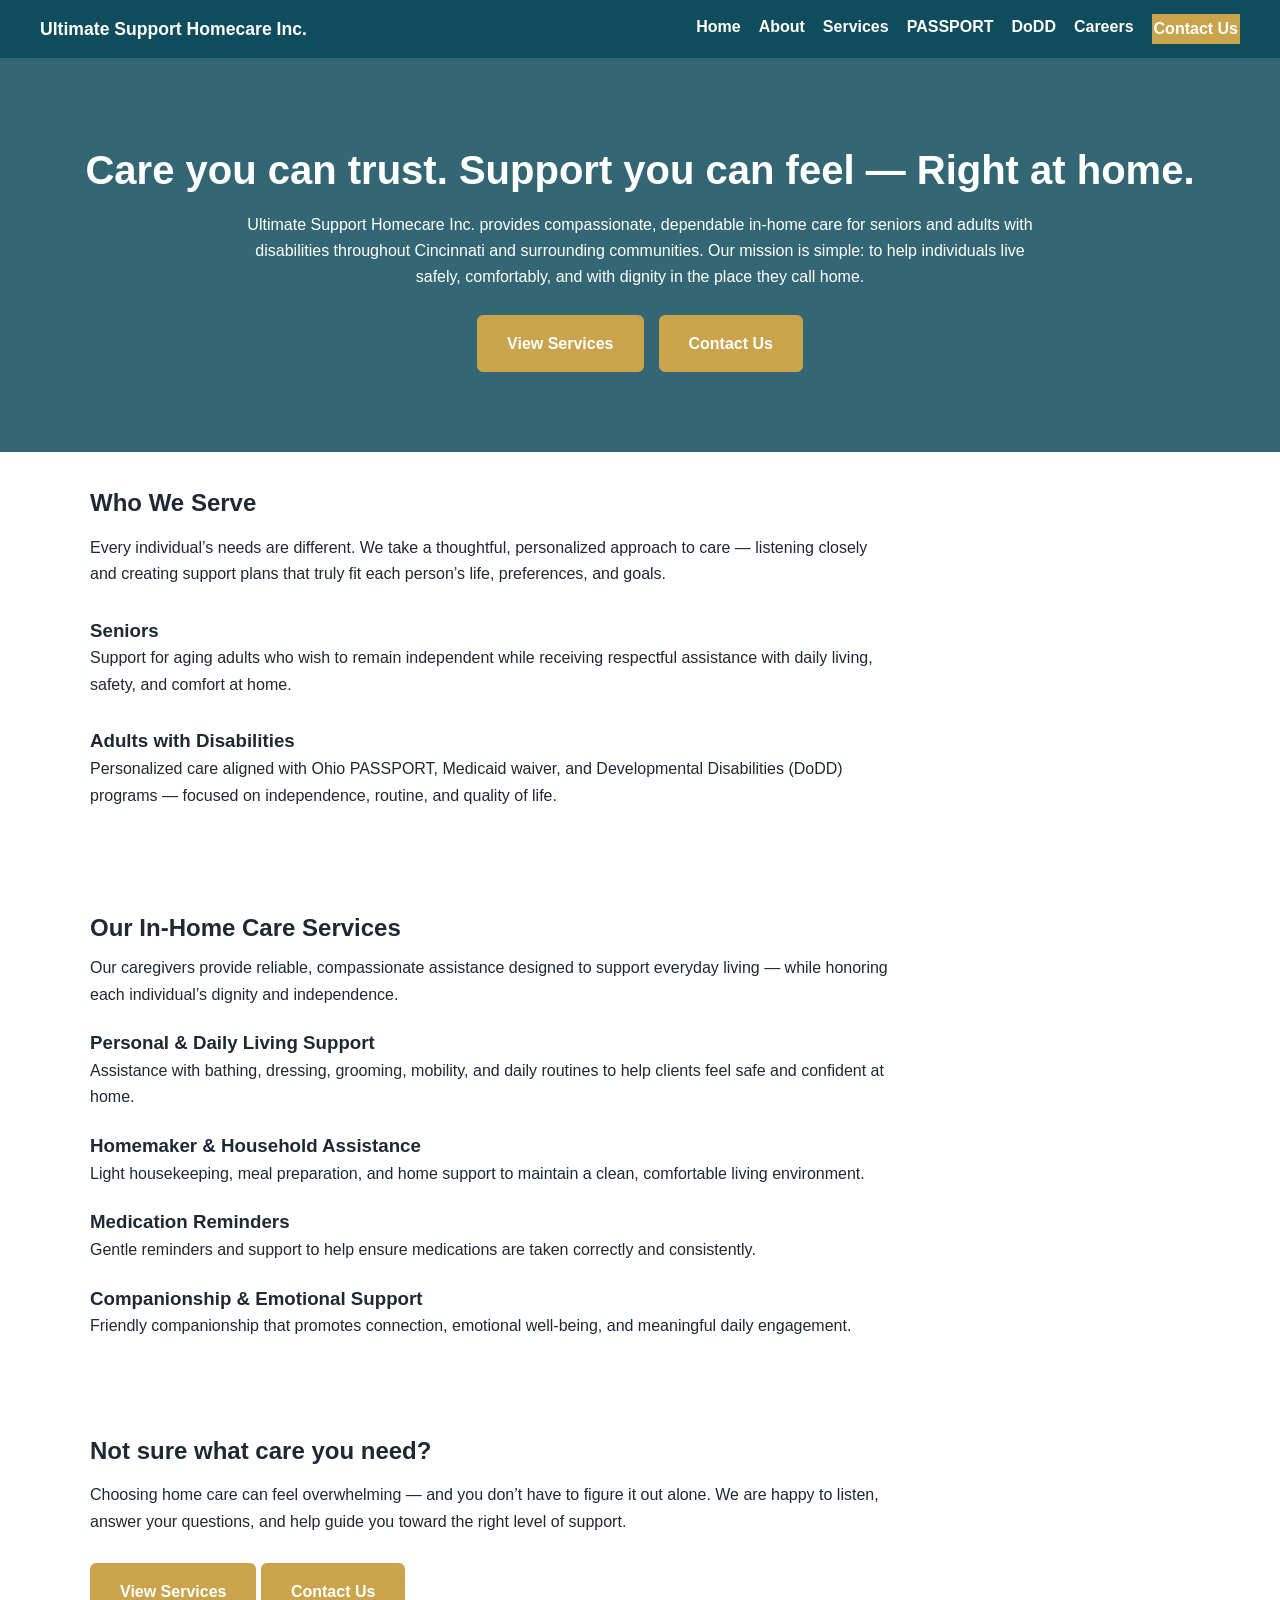
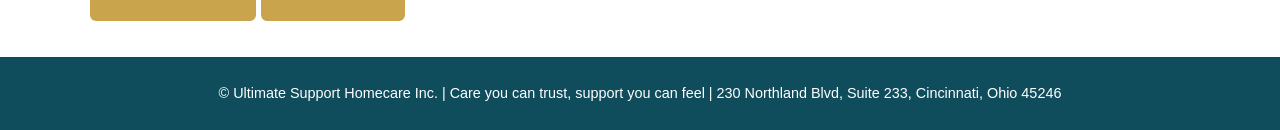
==== commit 4331c72c: "Add files via upload" ====
--- a/index.html
+++ b/index.html
@@ -6,7 +6,8 @@
 <link rel="stylesheet" href="styles.css">
 </head>
 
-<body>
+<body class="home-page">
+
 
 <header class="site-header">
   <div class="nav-container">
@@ -24,18 +25,20 @@
 </header>
 
 <!-- HERO -->
-<section class="hero">
-  <h1>Care you can trust. Support you can feel</h1>
-  <p>
-    We support seniors and adults with disabilities with reliable, respectful
-    in-home care — helping clients live safely and comfortably at home.
-  </p>
+<section class="hero home-hero">
+  <h1>Care you can trust. Support you can feel — Right at home.</h1>
 
-<div class="hero-buttons">
-  <a href="contact.html" class="btn btn-gold">Request Care</a>
-  <a href="services.html" class="btn btn-gold">View Services</a>
-</div>
+ <p class="hero-centered-text home-hero-text">
+  Ultimate Support Homecare Inc. provides compassionate, dependable in-home care
+  for seniors and adults with disabilities throughout Cincinnati and surrounding
+  communities. Our mission is simple: to help individuals live safely, comfortably,
+  and with dignity in the place they call home.
+</p>
 
+  <div class="hero-buttons">
+    <a href="services.html" class="btn btn-gold">View Services</a>
+    <a href="contact.html" class="btn btn-gold">Contact Us</a>
+  </div>
 </section>
 
 <!-- WHO WE SERVE -->
@@ -43,21 +46,73 @@
   <div class="container">
     <h2>Who We Serve</h2>
 
+    <p>
+      Every individual’s needs are different. We take a thoughtful, personalized
+      approach to care — listening closely and creating support plans that truly
+      fit each person’s life, preferences, and goals.
+    </p>
+
     <div class="card-grid">
       <div class="card">
         <h3>Seniors</h3>
         <p>
-          Support for aging adults who wish to remain independent,
-          safe, and comfortable in their own homes.
+          Support for aging adults who wish to remain independent while receiving
+          respectful assistance with daily living, safety, and comfort at home.
         </p>
       </div>
 
       <div class="card">
-        <div class="hero-cta-spacer">
-<h3>Adults with Disabilities</h3>
+        <h3>Adults with Disabilities</h3>
         <p>
-          Personalized assistance aligned with Ohio PASSPORT,
-          Medicaid waiver, and Developmental Disabilities (DoDD) programs.
+          Personalized care aligned with Ohio PASSPORT, Medicaid waiver, and
+          Developmental Disabilities (DoDD) programs — focused on independence,
+          routine, and quality of life.
+        </p>
+      </div>
+    </div>
+  </div>
+</section>
+
+<!-- SERVICES OVERVIEW -->
+<section class="section section-teal">
+  <div class="container">
+    <h2>Our In-Home Care Services</h2>
+
+    <p>
+      Our caregivers provide reliable, compassionate assistance designed to support
+      everyday living — while honoring each individual’s dignity and independence.
+    </p>
+
+    <div class="card-grid">
+      <div class="card">
+        <h3>Personal & Daily Living Support</h3>
+        <p>
+          Assistance with bathing, dressing, grooming, mobility, and daily routines
+          to help clients feel safe and confident at home.
+        </p>
+      </div>
+
+      <div class="card">
+        <h3>Homemaker & Household Assistance</h3>
+        <p>
+          Light housekeeping, meal preparation, and home support to maintain a
+          clean, comfortable living environment.
+        </p>
+      </div>
+
+      <div class="card">
+        <h3>Medication Reminders</h3>
+        <p>
+          Gentle reminders and support to help ensure medications are taken
+          correctly and consistently.
+        </p>
+      </div>
+
+      <div class="card">
+        <h3>Companionship & Emotional Support</h3>
+        <p>
+          Friendly companionship that promotes connection, emotional well-being,
+          and meaningful daily engagement.
         </p>
       </div>
     </div>
@@ -65,15 +120,21 @@
 </section>
 
 <!-- GUIDANCE CTA -->
-<section class="section section-teal">
+<section class="section">
   <div class="container center">
     <h2>Not sure what care you need?</h2>
-  <p class="hero-helper-text">
-  Our care coordinators are happy to guide you and answer your questions.
-</p>
 
-<div class="hero-cta-spacer">
-  <a href="contact.html" class="btn btn-gold">Speak With Our Team</a>
+    <p>
+      Choosing home care can feel overwhelming — and you don’t have to figure it
+      out alone. We are happy to listen, answer your questions,
+      and help guide you toward the right level of support.
+    </p>
+
+<div class="home-hero-spacer"></div>
+
+<div class="hero-buttons"></div>
+  <a href="services.html" class="btn btn-gold">View Services</a>
+  <a href="contact.html" class="btn btn-gold">Contact Us</a>
 </div>
 </section>
 
--- a/styles.css
+++ b/styles.css
@@ -17,7 +17,7 @@
 body {
   font-family: Arial, Helvetica, sans-serif;
   color: var(--text-dark);
-  background-color: var(--white);
+  background-color: var(--teal light);
   line-height: 1.6;
 }
 
@@ -131,14 +131,14 @@
 }
 
 .service-box {
-  background: var(--white);
+  background: var(--teal);
   border-radius: 6px;
   padding: 25px;
   text-align: center;
 }
 
 .service-box h3 {
-  color: var(--teal-dark);
+  color: var(--teal-light);
   margin-bottom: 10px;
 }
 
@@ -150,3 +150,154 @@
   padding: 25px;
   font-size: .9rem;
 }
+
+
+/* --- Paragraph spacing / readability --- */
+p {
+  margin-bottom: 1.25rem;
+  line-height: 1.65;
+}
+
+/* Extra breathing room for long-form sections (About, Services, etc.) */
+.section p {
+  max-width: 800px;
+}
+
+
+.form-card {
+  margin: 0 auto;
+  max-width: 710px;
+}
+
+
+/* ===============================
+   DoDD PAGE SPACING FIX ONLY
+   =============================== */
+
+.dodd-page .section {
+  padding-top: 1.5rem;
+  padding-bottom: 1.5rem;
+}
+
+.dodd-page p {
+  margin-bottom: 1rem;
+}
+
+.dodd-page h2 {
+  margin-bottom: 0.5rem;
+}
+
+/* Tighten gap before service lists */
+.dodd-page .card-grid {
+  margin-top: 1.5rem;
+}
+
+/* Reduce space before Who We Serve */
+.dodd-page h2 + p {
+  margin-top: 0.5rem;
+}
+
+/* Tighten CTA spacing */
+.dodd-page .section-teal p {
+  margin-bottom: 1.25rem;
+}
+
+
+
+/* =========================
+   PASSPORT PAGE MICRO-SPACING
+   ========================= */
+
+.passport-page .section {
+  padding: 50px 0;
+}
+
+.passport-page .section h2 {
+  margin-bottom: 16px;
+}
+
+.passport-page .section p {
+  margin-bottom: 16px;
+}
+
+/* Reduce space between intro paragraphs and next section */
+.passport-page .section + .section {
+  margin-top: -40px;
+}
+
+/* Tighten spacing above PASSPORT services section */
+.passport-page .section-teal {
+  padding-top: 25px;
+  padding-bottom: 25px;
+}
+
+/* Tighten spacing before CTA */
+.passport-page .section-gold {
+  padding-top: 20px;
+  padding-bottom: 20px;
+}
+
+/* Reduce extra spacing inside CTA */
+.passport-page .section-gold p {
+  margin-bottom: 20px;
+}
+
+
+.hero-centered-text {
+  text-align: center;
+  max-width: 800px;
+  margin: 0 auto 1.5rem;
+}
+
+
+.home-page .section {
+  padding-top: 2rem;
+  padding-bottom: 2.25rem;
+}
+
+.home-page .section-teal {
+  padding-top: 2.25rem;
+  padding-bottom: 2.5rem;
+}
+
+/* Reduce space between headings and text */
+.home-page .section h2 {
+  margin-bottom: 0.75rem;
+}
+
+.home-page .section p {
+  margin-bottom: 1.75rem;
+}
+
+/* Cards closer together */
+.home-page .card-grid {
+  margin-top: 1.25rem;
+}
+
+/* Final CTA tightening */
+.home-page .section-teal h2 {
+  margin-bottom: 0.5rem;
+}
+
+.home-page .section-teal p {
+  margin-bottom: 1.25rem;
+}
+
+.home-page {
+  background-color: var(--primary-dark);
+}
+
+
+.services-page .services-header {
+  background-color: var(--bg);
+  padding-top: 3rem;
+  padding-bottom: 3rem;
+}
+
+.services-page .services-header h1 {
+  color: var(--primary-dark);
+  margin-bottom: 0.75rem;
+}
+
+
+
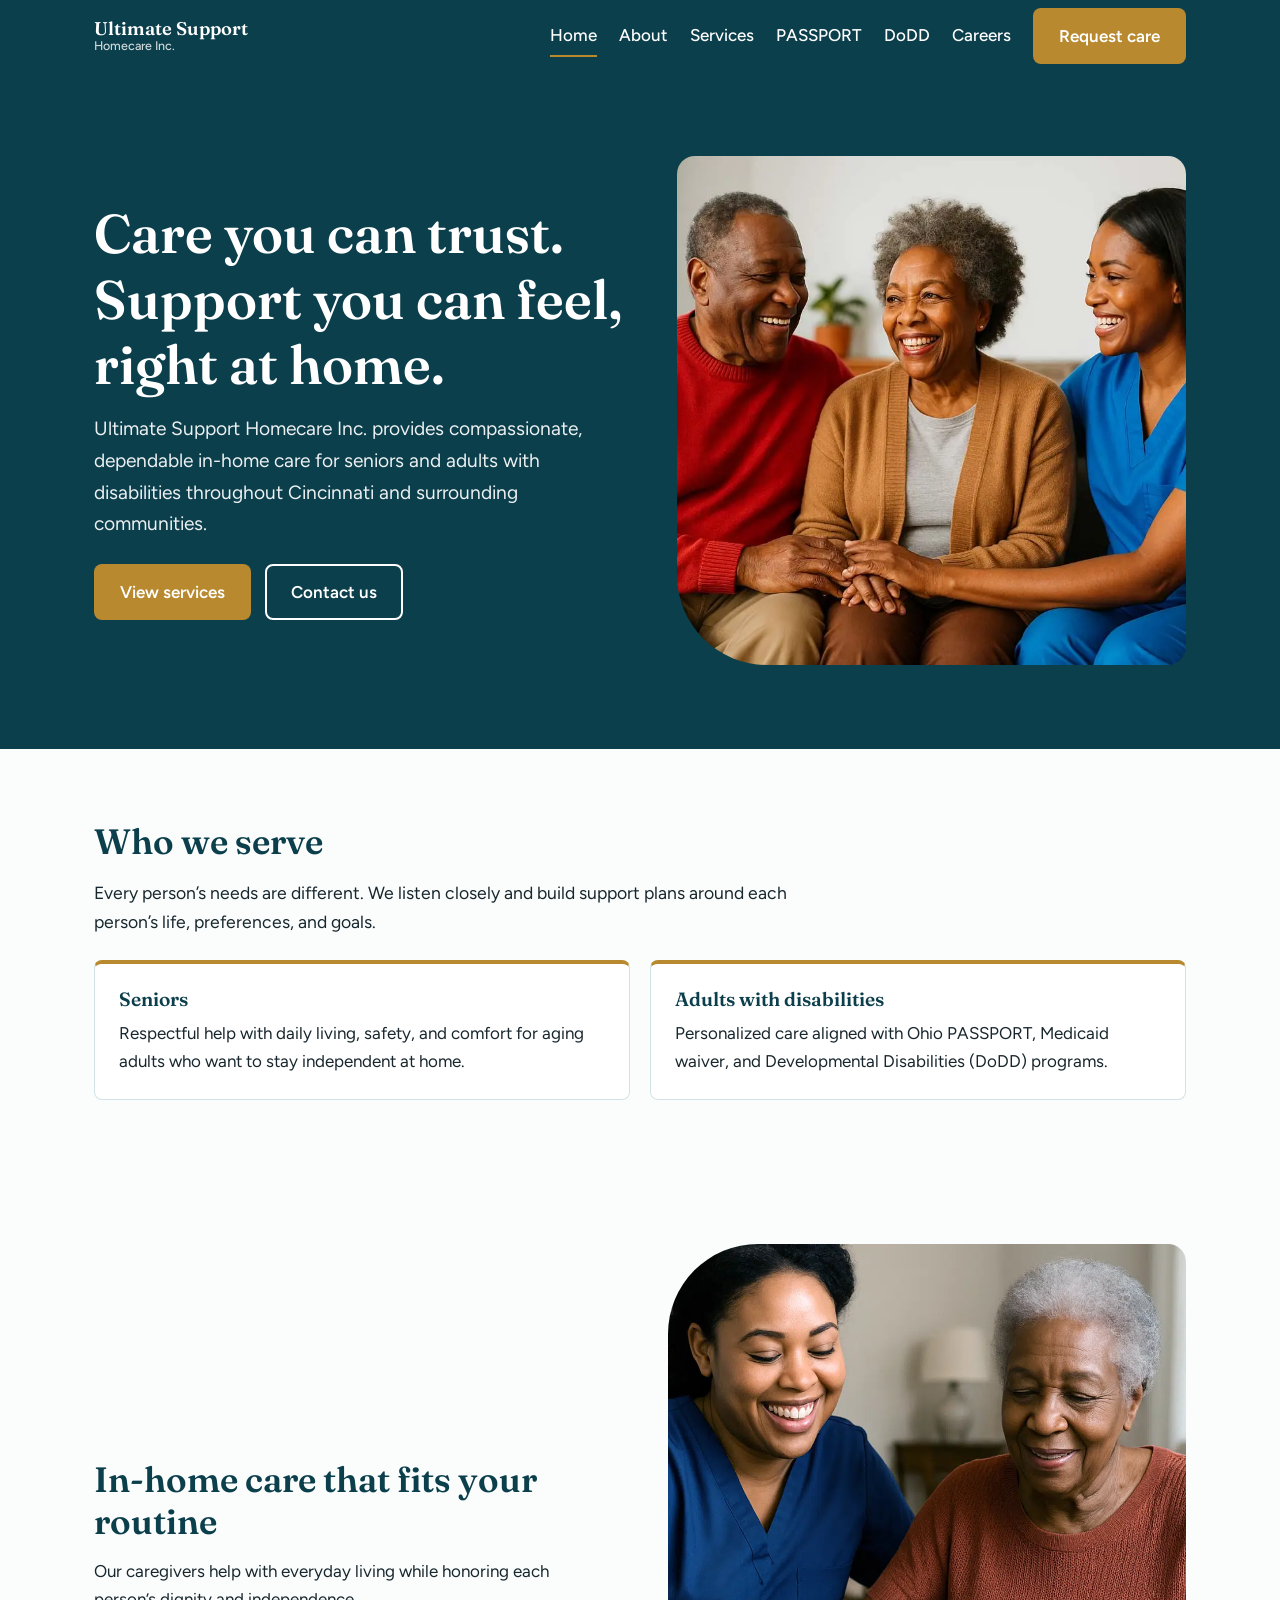
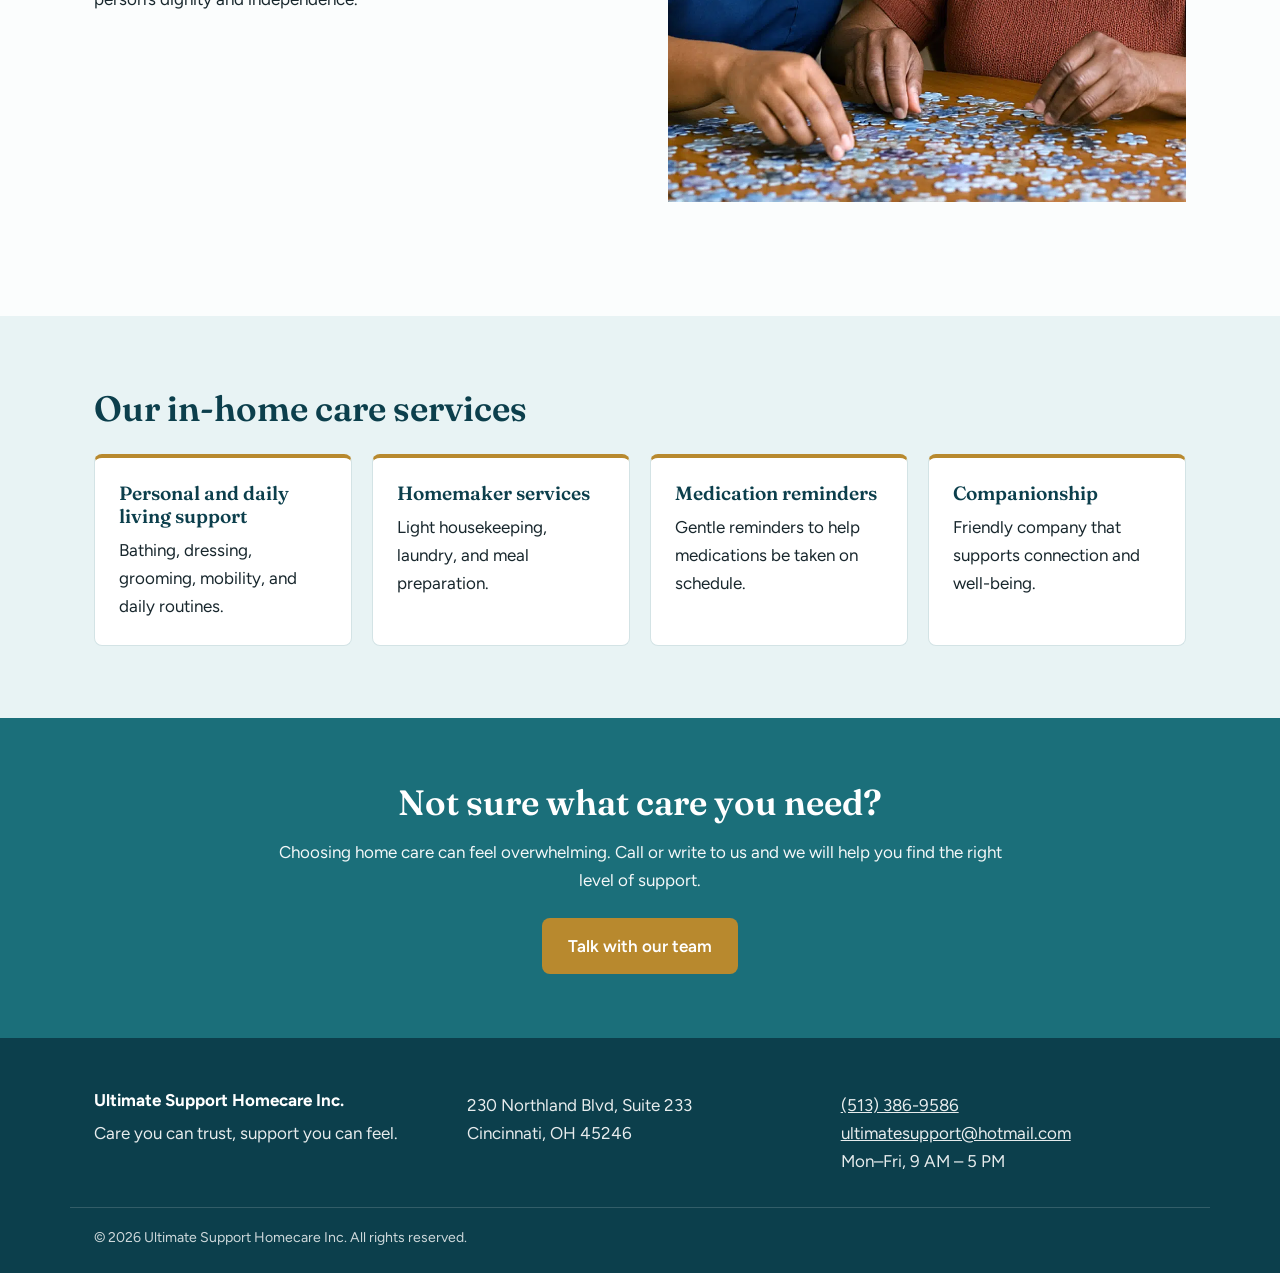
==== commit 0d1844aa: "Add files via upload" ====
--- a/index.html
+++ b/index.html
@@ -1,147 +1,19 @@
 <!DOCTYPE html>
-<html lang="en">
-<head>
-<meta charset="UTF-8">
-<title>Compassionate Home Care in Cincinnati | Ultimate Support Homecare Inc.</title>
-<link rel="stylesheet" href="styles.css">
-</head>
-
-<body class="home-page">
-
-
-<header class="site-header">
-  <div class="nav-container">
-    <div class="logo">Ultimate Support Homecare Inc.</div>
-    <nav>
-      <a href="index.html">Home</a>
-      <a href="about.html">About</a>
-      <a href="services.html">Services</a>
-      <a href="passport.html">PASSPORT</a>
-      <a href="dodd.html">DoDD</a>
-      <a href="careers.html">Careers</a>
-      <a href="contact.html" class="btn-gold">Contact Us</a>
-    </nav>
-  </div>
-</header>
-
-<!-- HERO -->
-<section class="hero home-hero">
-  <h1>Care you can trust. Support you can feel — Right at home.</h1>
-
- <p class="hero-centered-text home-hero-text">
-  Ultimate Support Homecare Inc. provides compassionate, dependable in-home care
-  for seniors and adults with disabilities throughout Cincinnati and surrounding
-  communities. Our mission is simple: to help individuals live safely, comfortably,
-  and with dignity in the place they call home.
-</p>
-
-  <div class="hero-buttons">
-    <a href="services.html" class="btn btn-gold">View Services</a>
-    <a href="contact.html" class="btn btn-gold">Contact Us</a>
-  </div>
-</section>
-
-<!-- WHO WE SERVE -->
-<section class="section">
-  <div class="container">
-    <h2>Who We Serve</h2>
-
-    <p>
-      Every individual’s needs are different. We take a thoughtful, personalized
-      approach to care — listening closely and creating support plans that truly
-      fit each person’s life, preferences, and goals.
-    </p>
-
-    <div class="card-grid">
-      <div class="card">
-        <h3>Seniors</h3>
-        <p>
-          Support for aging adults who wish to remain independent while receiving
-          respectful assistance with daily living, safety, and comfort at home.
-        </p>
-      </div>
-
-      <div class="card">
-        <h3>Adults with Disabilities</h3>
-        <p>
-          Personalized care aligned with Ohio PASSPORT, Medicaid waiver, and
-          Developmental Disabilities (DoDD) programs — focused on independence,
-          routine, and quality of life.
-        </p>
-      </div>
-    </div>
-  </div>
-</section>
-
-<!-- SERVICES OVERVIEW -->
-<section class="section section-teal">
-  <div class="container">
-    <h2>Our In-Home Care Services</h2>
-
-    <p>
-      Our caregivers provide reliable, compassionate assistance designed to support
-      everyday living — while honoring each individual’s dignity and independence.
-    </p>
-
-    <div class="card-grid">
-      <div class="card">
-        <h3>Personal & Daily Living Support</h3>
-        <p>
-          Assistance with bathing, dressing, grooming, mobility, and daily routines
-          to help clients feel safe and confident at home.
-        </p>
-      </div>
-
-      <div class="card">
-        <h3>Homemaker & Household Assistance</h3>
-        <p>
-          Light housekeeping, meal preparation, and home support to maintain a
-          clean, comfortable living environment.
-        </p>
-      </div>
-
-      <div class="card">
-        <h3>Medication Reminders</h3>
-        <p>
-          Gentle reminders and support to help ensure medications are taken
-          correctly and consistently.
-        </p>
-      </div>
-
-      <div class="card">
-        <h3>Companionship & Emotional Support</h3>
-        <p>
-          Friendly companionship that promotes connection, emotional well-being,
-          and meaningful daily engagement.
-        </p>
-      </div>
-    </div>
-  </div>
-</section>
-
-<!-- GUIDANCE CTA -->
-<section class="section">
-  <div class="container center">
-    <h2>Not sure what care you need?</h2>
-
-    <p>
-      Choosing home care can feel overwhelming — and you don’t have to figure it
-      out alone. We are happy to listen, answer your questions,
-      and help guide you toward the right level of support.
-    </p>
-
-<div class="home-hero-spacer"></div>
-
-<div class="hero-buttons"></div>
-  <a href="services.html" class="btn btn-gold">View Services</a>
-  <a href="contact.html" class="btn btn-gold">Contact Us</a>
-</div>
-</section>
-
-<footer class="site-footer">
-  © Ultimate Support Homecare Inc. | Care you can trust, support you can feel | 230 Northland Blvd, Suite 233, Cincinnati, Ohio 45246
-</footer>
-
-</body>
-</html>
-
+<html lang="en"><head><meta charset="UTF-8"><meta name="viewport" content="width=device-width, initial-scale=1">
+<title>Compassionate Home Care in Cincinnati | Ultimate Support Homecare Inc.</title><meta name="description" content="Compassionate in-home care for seniors and adults with disabilities in Cincinnati, Ohio, including PASSPORT and DoDD support.">
+<link rel="preconnect" href="https://fonts.googleapis.com"><link rel="preconnect" href="https://fonts.gstatic.com" crossorigin>
+<link href="https://fonts.googleapis.com/css2?family=Fraunces:opsz,wght@9..144,500;9..144,600&family=Figtree:wght@400;500;600&display=swap" rel="stylesheet">
+<link rel="stylesheet" href="/styles.css"></head><body>
+<a class="skip" href="#main">Skip to content</a>
+<header class="site-header"><div class="wrap bar"><a class="brand" href="/">Ultimate Support<span>Homecare Inc.</span></a>
+<button class="menu-btn" aria-expanded="false" aria-controls="nav">Menu</button>
+<nav id="nav"><a href="/" aria-current="page">Home</a><a href="/about">About</a><a href="/services">Services</a><a href="/passport">PASSPORT</a><a href="/dodd">DoDD</a><a href="/careers">Careers</a><a class="btn btn-gold" href="/contact">Request care</a></nav></div></header>
+<main id="main"><section class="hero hero-home"><div class="wrap hero-grid"><div class="hero-text"><h1>Care you can trust. Support you can feel, right at home.</h1><p class="lead">Ultimate Support Homecare Inc. provides compassionate, dependable in-home care for seniors and adults with disabilities throughout Cincinnati and surrounding communities.</p><div class="btns"><a class="btn btn-gold" href="/services">View services</a><a class="btn btn-ghost" href="/contact">Contact us</a></div></div>
+<img class="hero-img" src="/images/hero-home.webp" alt="A caregiver and two older adults smiling together on a couch" width="900" height="700" fetchpriority="high"></div></section><section class="section"><div class="wrap"><h2>Who we serve</h2><p class="intro">Every person’s needs are different. We listen closely and build support plans around each person’s life, preferences, and goals.</p><div class="cards"><article class='card'><h3>Seniors</h3><p>Respectful help with daily living, safety, and comfort for aging adults who want to stay independent at home.</p></article><article class='card'><h3>Adults with disabilities</h3><p>Personalized care aligned with Ohio PASSPORT, Medicaid waiver, and Developmental Disabilities (DoDD) programs.</p></article></div></div></section><section class="section"><div class="wrap split"><div><h2>In-home care that fits your routine</h2><p>Our caregivers help with everyday living while honoring each person’s dignity and independence.</p></div><img src="/images/companionship.jpg" alt="A caregiver and an older woman working on a jigsaw puzzle together" loading="lazy" width="800" height="600"></div></section><section class="section tint"><div class="wrap"><h2>Our in-home care services</h2><div class="cards"><article class='card'><h3>Personal and daily living support</h3><p>Bathing, dressing, grooming, mobility, and daily routines.</p></article><article class='card'><h3>Homemaker services</h3><p>Light housekeeping, laundry, and meal preparation.</p></article><article class='card'><h3>Medication reminders</h3><p>Gentle reminders to help medications be taken on schedule.</p></article><article class='card'><h3>Companionship</h3><p>Friendly company that supports connection and well-being.</p></article></div></div></section><section class="cta"><div class="wrap"><h2>Not sure what care you need?</h2><p>Choosing home care can feel overwhelming. Call or write to us and we will help you find the right level of support.</p><a class="btn btn-gold" href="/contact">Talk with our team</a></div></section></main>
+<footer class="site-footer"><div class="wrap foot"><div><strong>Ultimate Support Homecare Inc.</strong><p>Care you can trust, support you can feel.</p></div>
+<div><p>230 Northland Blvd, Suite 233<br>Cincinnati, OH 45246</p></div>
+<div><p><a href="tel:+15133869586">(513) 386-9586</a><br><a href="mailto:ultimatesupport@hotmail.com">ultimatesupport@hotmail.com</a><br>Mon–Fri, 9 AM – 5 PM</p></div></div>
+<div class="wrap copy">© <span id="yr">2026</span> Ultimate Support Homecare Inc. All rights reserved.</div></footer>
+<script>document.getElementById("yr").textContent=new Date().getFullYear();
+var b=document.querySelector(".menu-btn"),n=document.getElementById("nav");b.addEventListener("click",function(){var o=n.classList.toggle("open");b.setAttribute("aria-expanded",o)});</script>
+</body></html>
--- a/styles.css
+++ b/styles.css
@@ -1,303 +1,67 @@
-:root {
-  --teal-dark: #0f4c5c;
-  --teal: #1b6f7a;
-  --teal-light: #e6f4f6;
-  --gold: #d4af37;
-  --white: #ffffff;
-  --text-dark: #1f2933;
+:root{--teal-dark:#0c3f4c;--teal:#1b6f7a;--mist:#e8f3f4;--gold:#b8892e;--gold-d:#9a7122;--ink:#18272d;--paper:#fbfdfd;--line:#d3e3e5}
+*{margin:0;padding:0;box-sizing:border-box}
+html{scroll-behavior:smooth}
+body{font-family:Figtree,system-ui,sans-serif;color:var(--ink);background:var(--paper);line-height:1.65;font-size:1.0625rem}
+h1,h2,h3{font-family:Fraunces,Georgia,serif;font-weight:600;line-height:1.2;color:var(--teal-dark)}
+h1{font-size:clamp(2.1rem,5vw,3.4rem)}h2{font-size:clamp(1.6rem,3vw,2.2rem);margin-bottom:.9rem}h3{font-size:1.2rem;margin:1.4rem 0 .5rem}
+p{margin-bottom:1rem;max-width:68ch}a{color:var(--teal)}
+img{max-width:100%;display:block}
+.wrap{max-width:1140px;margin:0 auto;padding:0 24px}.narrow{max-width:780px}
+.skip{position:absolute;left:-999px}.skip:focus{left:12px;top:12px;background:#fff;padding:8px 12px;z-index:99}
+:focus-visible{outline:3px solid var(--gold);outline-offset:3px}
+/* header */
+.site-header{background:var(--teal-dark);position:sticky;top:0;z-index:50}
+.bar{display:flex;align-items:center;justify-content:space-between;min-height:72px}
+.brand{color:#fff;text-decoration:none;font-family:Fraunces,serif;font-weight:600;font-size:1.15rem;line-height:1.15}
+.brand span{display:block;font-family:Figtree,sans-serif;font-weight:500;font-size:.78rem;opacity:.8}
+nav{display:flex;align-items:center;gap:22px}
+nav a:not(.btn){color:#fff;text-decoration:none;font-weight:500;padding:6px 0;border-bottom:2px solid transparent}
+nav a:not(.btn):hover,nav a[aria-current]{border-color:var(--gold)}
+.menu-btn{display:none;background:none;border:1px solid rgba(255,255,255,.5);color:#fff;padding:8px 14px;border-radius:6px;font:inherit}
+/* buttons */
+.btn{display:inline-block;padding:12px 24px;border-radius:8px;font-weight:600;text-decoration:none;border:2px solid transparent;cursor:pointer;font:inherit;font-weight:600;transition:background .2s}
+.btn-gold{background:var(--gold);color:#fff}.btn-gold:hover{background:var(--gold-d)}
+.btn-ghost{border-color:#fff;color:#fff}.btn-ghost:hover{background:rgba(255,255,255,.12)}
+/* hero */
+.hero{background:var(--teal-dark);color:#fff;padding:64px 0}
+.hero h1{color:#fff;margin-bottom:1rem}.lead{font-size:1.2rem;opacity:.92}
+.hero-grid{display:grid;grid-template-columns:1.05fr 1fr;gap:48px;align-items:center}
+.hero-img{width:100%;height:auto;aspect-ratio:9/7;object-fit:cover;border-radius:18px 18px 18px 90px}
+.btns{display:flex;gap:14px;flex-wrap:wrap;margin-top:1.5rem}
+.hero-home{padding:84px 0}.hero-home .hero-img{aspect-ratio:1/1}
+.hero.sub{padding:56px 0}
+/* sections */
+.section{padding:72px 0}.tint{background:var(--mist)}
+.intro{font-size:1.1rem}
+.split{display:grid;grid-template-columns:1fr 1fr;gap:56px;align-items:center}
+.split img{width:100%;aspect-ratio:4/3;object-fit:cover;object-position:center 30%;border-radius:90px 18px 18px 18px}
+.split.flip>div{order:2}
+.two{display:grid;grid-template-columns:1fr 1fr;gap:56px}
+.cards{display:grid;grid-template-columns:repeat(auto-fit,minmax(240px,1fr));gap:20px;margin-top:1.5rem}
+.card{background:#fff;border:1px solid var(--line);border-top:4px solid var(--gold);border-radius:8px;padding:24px}
+.card h3{margin-top:0}.card p{margin:0}
+.checks{list-style:none;display:grid;gap:10px;margin-bottom:1rem}
+.checks li{padding-left:30px;position:relative}
+.checks li::before{content:"";position:absolute;left:4px;top:.45em;width:7px;height:13px;border:solid var(--gold);border-width:0 3px 3px 0;transform:rotate(40deg)}
+.cta{background:var(--teal);color:#fff;text-align:center;padding:64px 0}
+.cta h2{color:#fff}.cta p{margin:0 auto 1.5rem;opacity:.95}
+/* forms */
+.form{background:#fff;border:1px solid var(--line);border-radius:12px;padding:32px}
+.form label:not(.check),.form legend{display:block;font-weight:600;margin:1rem 0 .3rem;font-size:.97rem}
+input:not([type=checkbox]):not([type=radio]),select,textarea{width:100%;padding:11px 12px;border:1px solid #9bb7bb;border-radius:6px;font:inherit;background:#fff}
+fieldset{border:0;margin:.5rem 0}
+.check{display:flex;gap:10px;align-items:flex-start;margin:.4rem 0;font-weight:400}.check input{margin-top:.4rem}
+.note{font-size:.9rem;color:#4a6168;margin:.5rem 0 0}
+.form .btn{margin-top:1.5rem}
+.contact .info p{margin-bottom:1.1rem}
+/* footer */
+.site-footer{background:var(--teal-dark);color:#fff;padding:48px 0 24px}
+.site-footer a{color:#fff}.foot{display:grid;grid-template-columns:repeat(auto-fit,minmax(220px,1fr));gap:28px}
+.foot p{margin:.3rem 0 0;opacity:.9}.copy{margin-top:32px;padding-top:18px;border-top:1px solid rgba(255,255,255,.2);font-size:.88rem;opacity:.8}
+@media(max-width:860px){
+.hero-grid,.split,.two{grid-template-columns:1fr;gap:32px}.split.flip>div{order:0}
+.menu-btn{display:block}
+nav{display:none;position:absolute;left:0;right:0;top:100%;background:var(--teal-dark);flex-direction:column;align-items:flex-start;padding:12px 24px 24px;gap:12px}
+nav.open{display:flex}.section{padding:52px 0}
 }
-
-/* RESET */
-* {
-  margin: 0;
-  padding: 0;
-  box-sizing: border-box;
-}
-
-body {
-  font-family: Arial, Helvetica, sans-serif;
-  color: var(--text-dark);
-  background-color: var(--teal light);
-  line-height: 1.6;
-}
-
-/* NAV */
-.site-header {
-  background: var(--teal-dark);
-  padding: 14px 0;
-}
-
-.nav-container {
-  max-width: 1200px;
-  margin: auto;
-  display: flex;
-  align-items: center;
-  justify-content: space-between;
-}
-
-.logo {
-  color: var(--white);
-  font-weight: bold;
-  font-size: 1.1rem;
-}
-
-nav {
-  display: flex;
-  gap: 18px;
-}
-
-nav a {
-  color: var(--white);
-  text-decoration: none;
-  font-weight: 600;
-}
-
-nav a:hover {
-  color: var(--gold);
-}
-
-.btn {
-  display: inline-block;
-  padding: 14px 28px;
-  border-radius: 6px;
-  font-weight: 600;
-  text-decoration: none;
-  transition: all 0.3s ease;
-}
-
-.btn-gold {
-  background-color: #c9a44c;
-  color: #ffffff;
-  border: 2px solid #c9a44c;
-}
-
-.btn-gold:hover {
-  background-color: #b8943f;
-  border-color: #b8943f;
-  color: #ffffff;
-}
-
-
-/* HERO */
-.hero {
-  background: linear-gradient(rgba(15,76,92,.85), rgba(15,76,92,.85)),
-    url('hero.jpg') center/cover;
-  color: var(--white);
-  padding: 80px 20px;
-  text-align: center;
-}
-
-.hero h1 {
-  font-size: 2.5rem;
-  margin-bottom: 10px;
-}
-
-.hero-buttons {
-  margin-top: 20px;
-  display: flex;
-  justify-content: center;
-  gap: 15px;
-}
-
-.hero-helper-text {
-  margin-top: 20px;
-  margin-bottom: 0;
-}
-
-.hero-cta-spacer {
-  margin-top: 28px;
-}
-
-/* SECTIONS */
-.section {
-  padding: 60px 20px;
-}
-
-.section-alt {
-  background: var(--teal-light);
-}
-
-.container {
-  max-width: 1100px;
-  margin: auto;
-}
-
-/* SERVICE BOXES */
-.service-grid {
-  display: grid;
-  grid-template-columns: repeat(auto-fit, minmax(250px, 1fr));
-  gap: 25px;
-  margin-top: 30px;
-}
-
-.service-box {
-  background: var(--teal);
-  border-radius: 6px;
-  padding: 25px;
-  text-align: center;
-}
-
-.service-box h3 {
-  color: var(--teal-light);
-  margin-bottom: 10px;
-}
-
-/* FOOTER */
-.site-footer {
-  background: var(--teal-dark);
-  color: var(--white);
-  text-align: center;
-  padding: 25px;
-  font-size: .9rem;
-}
-
-
-/* --- Paragraph spacing / readability --- */
-p {
-  margin-bottom: 1.25rem;
-  line-height: 1.65;
-}
-
-/* Extra breathing room for long-form sections (About, Services, etc.) */
-.section p {
-  max-width: 800px;
-}
-
-
-.form-card {
-  margin: 0 auto;
-  max-width: 710px;
-}
-
-
-/* ===============================
-   DoDD PAGE SPACING FIX ONLY
-   =============================== */
-
-.dodd-page .section {
-  padding-top: 1.5rem;
-  padding-bottom: 1.5rem;
-}
-
-.dodd-page p {
-  margin-bottom: 1rem;
-}
-
-.dodd-page h2 {
-  margin-bottom: 0.5rem;
-}
-
-/* Tighten gap before service lists */
-.dodd-page .card-grid {
-  margin-top: 1.5rem;
-}
-
-/* Reduce space before Who We Serve */
-.dodd-page h2 + p {
-  margin-top: 0.5rem;
-}
-
-/* Tighten CTA spacing */
-.dodd-page .section-teal p {
-  margin-bottom: 1.25rem;
-}
-
-
-
-/* =========================
-   PASSPORT PAGE MICRO-SPACING
-   ========================= */
-
-.passport-page .section {
-  padding: 50px 0;
-}
-
-.passport-page .section h2 {
-  margin-bottom: 16px;
-}
-
-.passport-page .section p {
-  margin-bottom: 16px;
-}
-
-/* Reduce space between intro paragraphs and next section */
-.passport-page .section + .section {
-  margin-top: -40px;
-}
-
-/* Tighten spacing above PASSPORT services section */
-.passport-page .section-teal {
-  padding-top: 25px;
-  padding-bottom: 25px;
-}
-
-/* Tighten spacing before CTA */
-.passport-page .section-gold {
-  padding-top: 20px;
-  padding-bottom: 20px;
-}
-
-/* Reduce extra spacing inside CTA */
-.passport-page .section-gold p {
-  margin-bottom: 20px;
-}
-
-
-.hero-centered-text {
-  text-align: center;
-  max-width: 800px;
-  margin: 0 auto 1.5rem;
-}
-
-
-.home-page .section {
-  padding-top: 2rem;
-  padding-bottom: 2.25rem;
-}
-
-.home-page .section-teal {
-  padding-top: 2.25rem;
-  padding-bottom: 2.5rem;
-}
-
-/* Reduce space between headings and text */
-.home-page .section h2 {
-  margin-bottom: 0.75rem;
-}
-
-.home-page .section p {
-  margin-bottom: 1.75rem;
-}
-
-/* Cards closer together */
-.home-page .card-grid {
-  margin-top: 1.25rem;
-}
-
-/* Final CTA tightening */
-.home-page .section-teal h2 {
-  margin-bottom: 0.5rem;
-}
-
-.home-page .section-teal p {
-  margin-bottom: 1.25rem;
-}
-
-.home-page {
-  background-color: var(--primary-dark);
-}
-
-
-.services-page .services-header {
-  background-color: var(--bg);
-  padding-top: 3rem;
-  padding-bottom: 3rem;
-}
-
-.services-page .services-header h1 {
-  color: var(--primary-dark);
-  margin-bottom: 0.75rem;
-}
-
-
-
+@media(prefers-reduced-motion:reduce){*{transition:none!important;scroll-behavior:auto!important}}
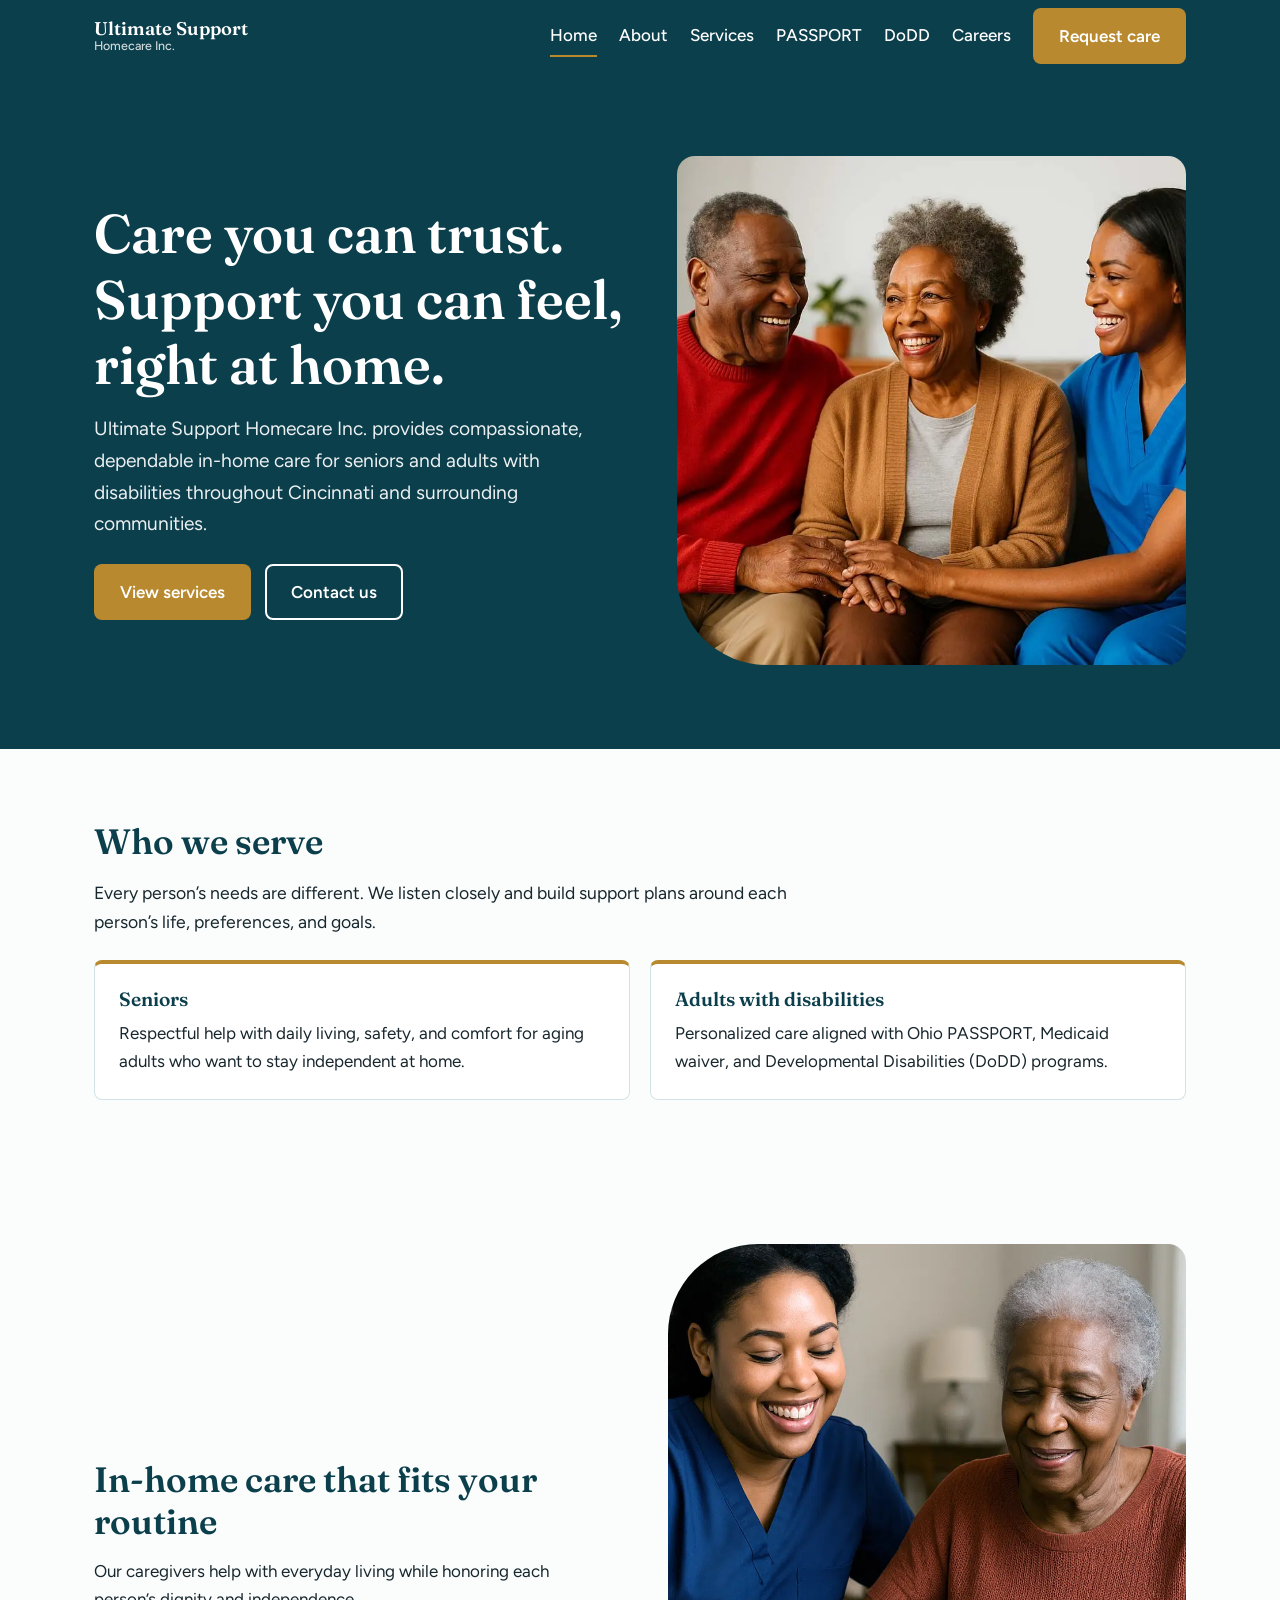
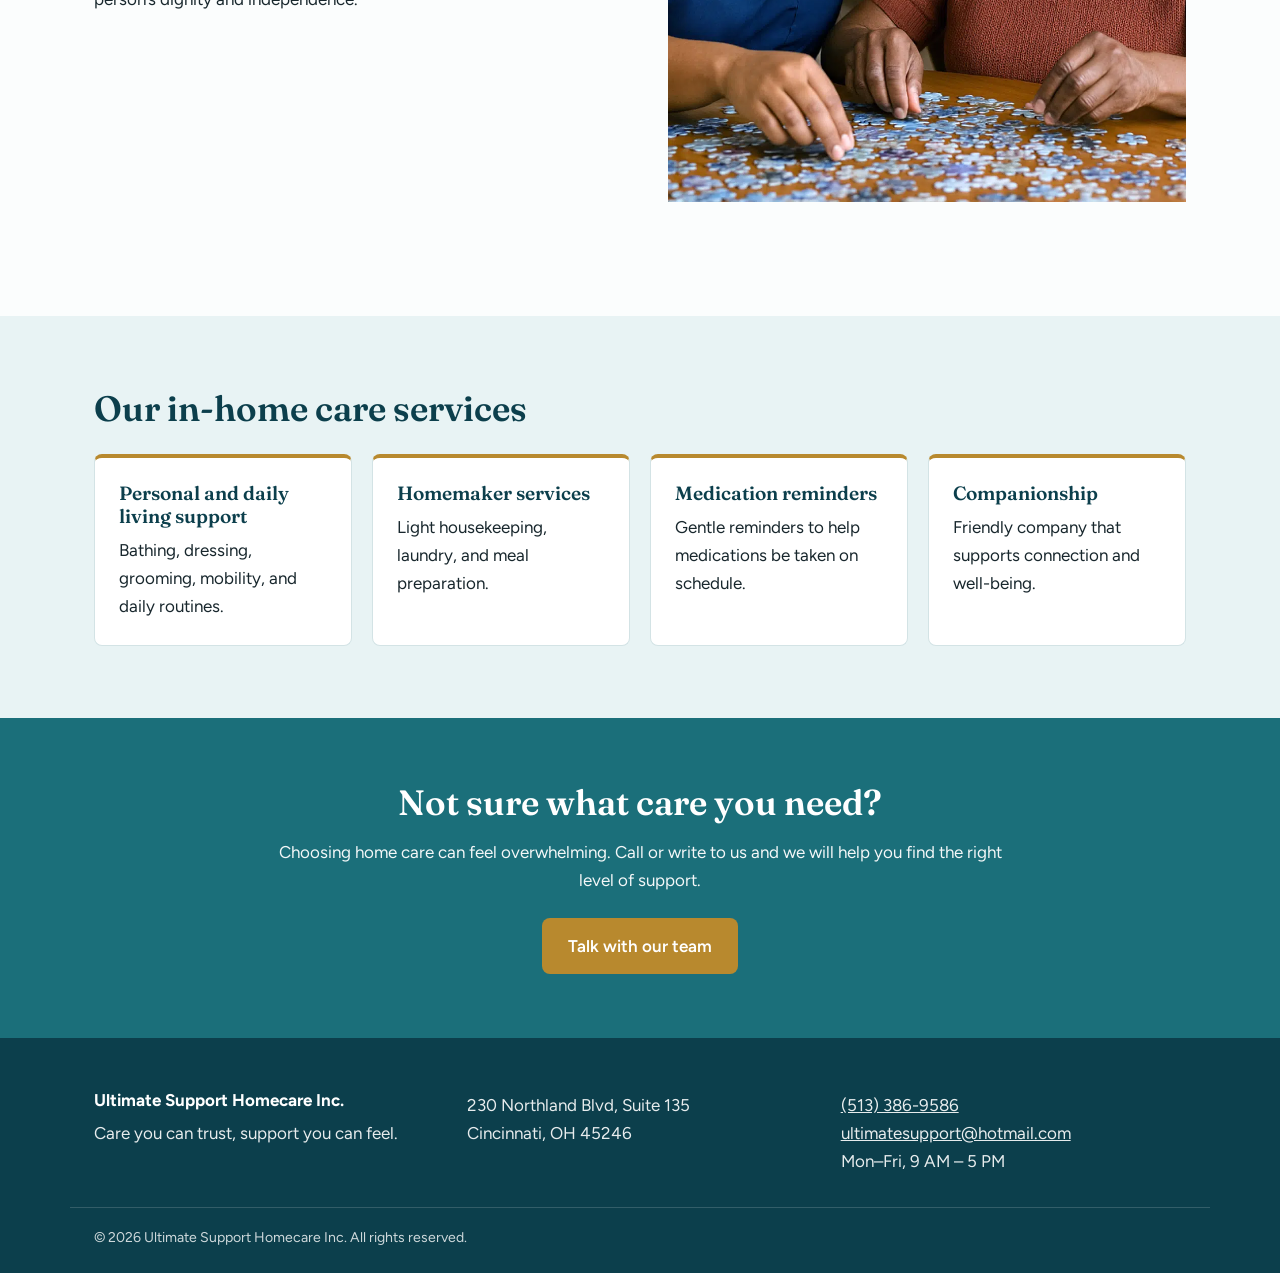
==== commit 6d92b41c: "Add files via upload" ====
--- a/index.html
+++ b/index.html
@@ -11,7 +11,7 @@
 <main id="main"><section class="hero hero-home"><div class="wrap hero-grid"><div class="hero-text"><h1>Care you can trust. Support you can feel, right at home.</h1><p class="lead">Ultimate Support Homecare Inc. provides compassionate, dependable in-home care for seniors and adults with disabilities throughout Cincinnati and surrounding communities.</p><div class="btns"><a class="btn btn-gold" href="/services">View services</a><a class="btn btn-ghost" href="/contact">Contact us</a></div></div>
 <img class="hero-img" src="/images/hero-home.webp" alt="A caregiver and two older adults smiling together on a couch" width="900" height="700" fetchpriority="high"></div></section><section class="section"><div class="wrap"><h2>Who we serve</h2><p class="intro">Every person’s needs are different. We listen closely and build support plans around each person’s life, preferences, and goals.</p><div class="cards"><article class='card'><h3>Seniors</h3><p>Respectful help with daily living, safety, and comfort for aging adults who want to stay independent at home.</p></article><article class='card'><h3>Adults with disabilities</h3><p>Personalized care aligned with Ohio PASSPORT, Medicaid waiver, and Developmental Disabilities (DoDD) programs.</p></article></div></div></section><section class="section"><div class="wrap split"><div><h2>In-home care that fits your routine</h2><p>Our caregivers help with everyday living while honoring each person’s dignity and independence.</p></div><img src="/images/companionship.jpg" alt="A caregiver and an older woman working on a jigsaw puzzle together" loading="lazy" width="800" height="600"></div></section><section class="section tint"><div class="wrap"><h2>Our in-home care services</h2><div class="cards"><article class='card'><h3>Personal and daily living support</h3><p>Bathing, dressing, grooming, mobility, and daily routines.</p></article><article class='card'><h3>Homemaker services</h3><p>Light housekeeping, laundry, and meal preparation.</p></article><article class='card'><h3>Medication reminders</h3><p>Gentle reminders to help medications be taken on schedule.</p></article><article class='card'><h3>Companionship</h3><p>Friendly company that supports connection and well-being.</p></article></div></div></section><section class="cta"><div class="wrap"><h2>Not sure what care you need?</h2><p>Choosing home care can feel overwhelming. Call or write to us and we will help you find the right level of support.</p><a class="btn btn-gold" href="/contact">Talk with our team</a></div></section></main>
 <footer class="site-footer"><div class="wrap foot"><div><strong>Ultimate Support Homecare Inc.</strong><p>Care you can trust, support you can feel.</p></div>
-<div><p>230 Northland Blvd, Suite 233<br>Cincinnati, OH 45246</p></div>
+<div><p>230 Northland Blvd, Suite 135<br>Cincinnati, OH 45246</p></div>
 <div><p><a href="tel:+15133869586">(513) 386-9586</a><br><a href="mailto:ultimatesupport@hotmail.com">ultimatesupport@hotmail.com</a><br>Mon–Fri, 9 AM – 5 PM</p></div></div>
 <div class="wrap copy">© <span id="yr">2026</span> Ultimate Support Homecare Inc. All rights reserved.</div></footer>
 <script>document.getElementById("yr").textContent=new Date().getFullYear();
--- a/styles.css
+++ b/styles.css
@@ -65,3 +65,5 @@
 nav.open{display:flex}.section{padding:52px 0}
 }
 @media(prefers-reduced-motion:reduce){*{transition:none!important;scroll-behavior:auto!important}}
+
+.side-img{width:100%;aspect-ratio:3/2;object-fit:cover;border-radius:18px;margin-bottom:1.5rem}
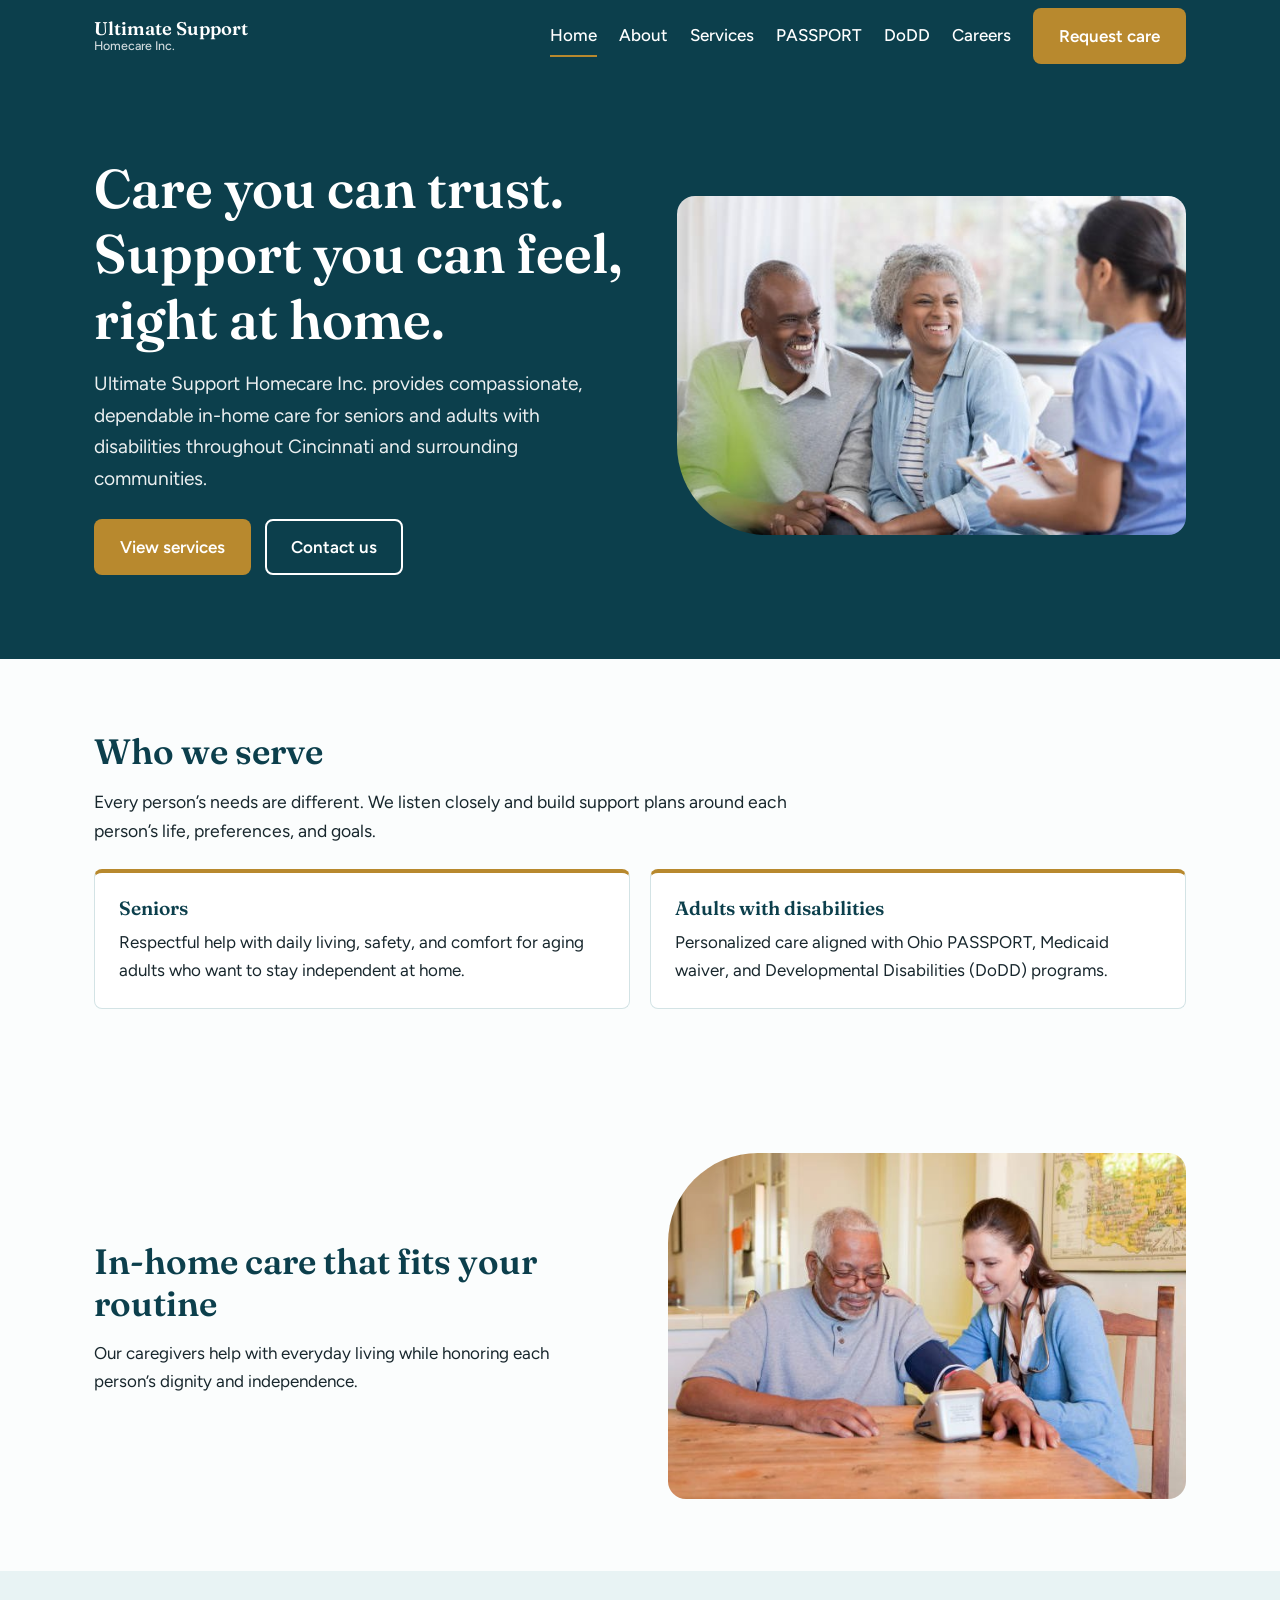
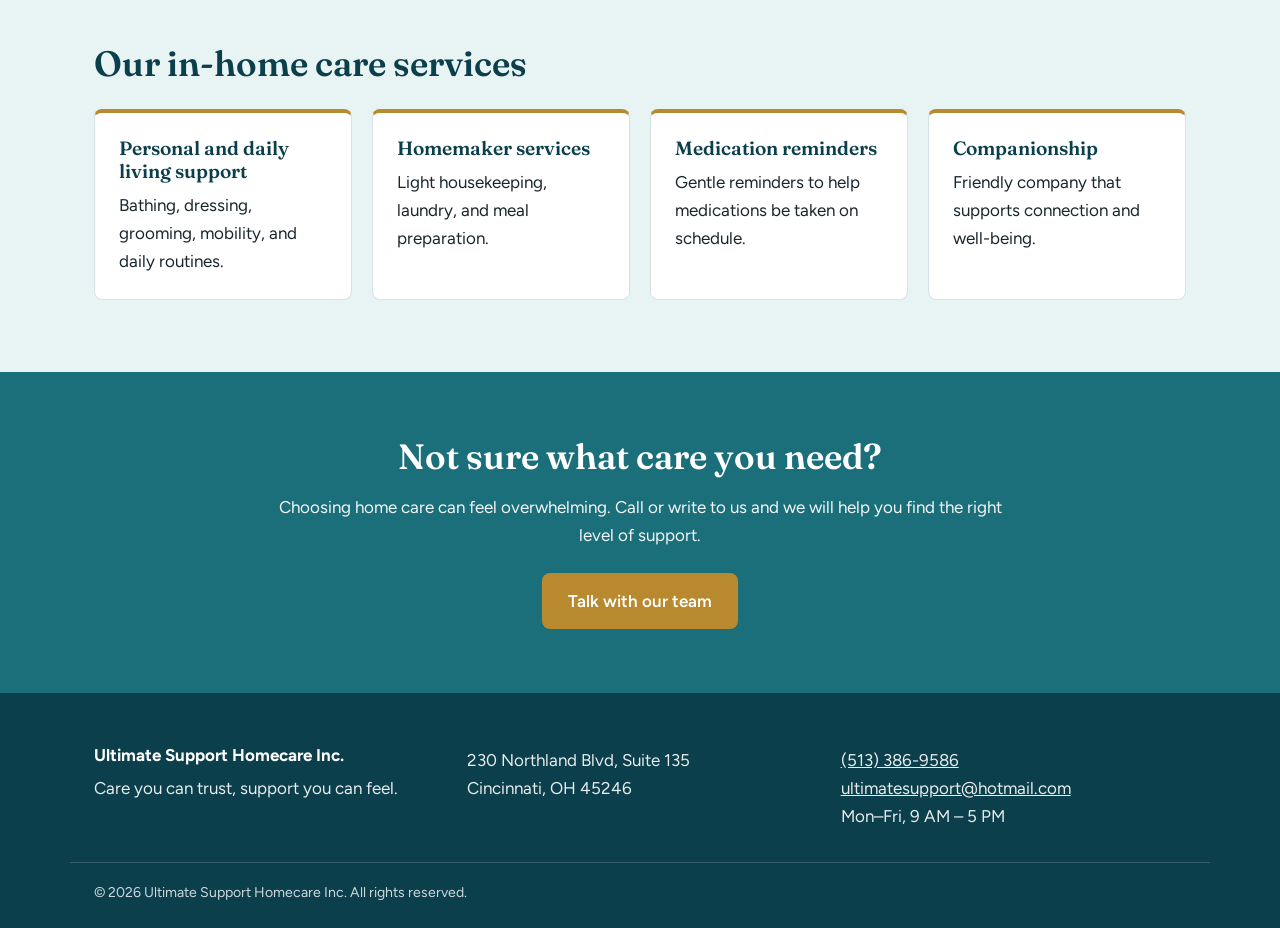
==== commit 2c6dbe9f: "Add files via upload" ====
--- a/index.html
+++ b/index.html
@@ -9,7 +9,7 @@
 <button class="menu-btn" aria-expanded="false" aria-controls="nav">Menu</button>
 <nav id="nav"><a href="/" aria-current="page">Home</a><a href="/about">About</a><a href="/services">Services</a><a href="/passport">PASSPORT</a><a href="/dodd">DoDD</a><a href="/careers">Careers</a><a class="btn btn-gold" href="/contact">Request care</a></nav></div></header>
 <main id="main"><section class="hero hero-home"><div class="wrap hero-grid"><div class="hero-text"><h1>Care you can trust. Support you can feel, right at home.</h1><p class="lead">Ultimate Support Homecare Inc. provides compassionate, dependable in-home care for seniors and adults with disabilities throughout Cincinnati and surrounding communities.</p><div class="btns"><a class="btn btn-gold" href="/services">View services</a><a class="btn btn-ghost" href="/contact">Contact us</a></div></div>
-<img class="hero-img" src="/images/hero-home.webp" alt="A caregiver and two older adults smiling together on a couch" width="900" height="700" fetchpriority="high"></div></section><section class="section"><div class="wrap"><h2>Who we serve</h2><p class="intro">Every person’s needs are different. We listen closely and build support plans around each person’s life, preferences, and goals.</p><div class="cards"><article class='card'><h3>Seniors</h3><p>Respectful help with daily living, safety, and comfort for aging adults who want to stay independent at home.</p></article><article class='card'><h3>Adults with disabilities</h3><p>Personalized care aligned with Ohio PASSPORT, Medicaid waiver, and Developmental Disabilities (DoDD) programs.</p></article></div></div></section><section class="section"><div class="wrap split"><div><h2>In-home care that fits your routine</h2><p>Our caregivers help with everyday living while honoring each person’s dignity and independence.</p></div><img src="/images/companionship.jpg" alt="A caregiver and an older woman working on a jigsaw puzzle together" loading="lazy" width="800" height="600"></div></section><section class="section tint"><div class="wrap"><h2>Our in-home care services</h2><div class="cards"><article class='card'><h3>Personal and daily living support</h3><p>Bathing, dressing, grooming, mobility, and daily routines.</p></article><article class='card'><h3>Homemaker services</h3><p>Light housekeeping, laundry, and meal preparation.</p></article><article class='card'><h3>Medication reminders</h3><p>Gentle reminders to help medications be taken on schedule.</p></article><article class='card'><h3>Companionship</h3><p>Friendly company that supports connection and well-being.</p></article></div></div></section><section class="cta"><div class="wrap"><h2>Not sure what care you need?</h2><p>Choosing home care can feel overwhelming. Call or write to us and we will help you find the right level of support.</p><a class="btn btn-gold" href="/contact">Talk with our team</a></div></section></main>
+<img class="hero-img" src="/images/home-hero-couple.jpg" alt="A smiling older couple holding hands while talking with a caregiver at home" width="900" height="700" fetchpriority="high"></div></section><section class="section"><div class="wrap"><h2>Who we serve</h2><p class="intro">Every person’s needs are different. We listen closely and build support plans around each person’s life, preferences, and goals.</p><div class="cards"><article class='card'><h3>Seniors</h3><p>Respectful help with daily living, safety, and comfort for aging adults who want to stay independent at home.</p></article><article class='card'><h3>Adults with disabilities</h3><p>Personalized care aligned with Ohio PASSPORT, Medicaid waiver, and Developmental Disabilities (DoDD) programs.</p></article></div></div></section><section class="section"><div class="wrap split"><div><h2>In-home care that fits your routine</h2><p>Our caregivers help with everyday living while honoring each person’s dignity and independence.</p></div><img src="/images/home-bp-check.jpg" alt="A smiling caregiver checking an older man’s blood pressure at his kitchen table" loading="lazy" width="800" height="600"></div></section><section class="section tint"><div class="wrap"><h2>Our in-home care services</h2><div class="cards"><article class='card'><h3>Personal and daily living support</h3><p>Bathing, dressing, grooming, mobility, and daily routines.</p></article><article class='card'><h3>Homemaker services</h3><p>Light housekeeping, laundry, and meal preparation.</p></article><article class='card'><h3>Medication reminders</h3><p>Gentle reminders to help medications be taken on schedule.</p></article><article class='card'><h3>Companionship</h3><p>Friendly company that supports connection and well-being.</p></article></div></div></section><section class="cta"><div class="wrap"><h2>Not sure what care you need?</h2><p>Choosing home care can feel overwhelming. Call or write to us and we will help you find the right level of support.</p><a class="btn btn-gold" href="/contact">Talk with our team</a></div></section></main>
 <footer class="site-footer"><div class="wrap foot"><div><strong>Ultimate Support Homecare Inc.</strong><p>Care you can trust, support you can feel.</p></div>
 <div><p>230 Northland Blvd, Suite 135<br>Cincinnati, OH 45246</p></div>
 <div><p><a href="tel:+15133869586">(513) 386-9586</a><br><a href="mailto:ultimatesupport@hotmail.com">ultimatesupport@hotmail.com</a><br>Mon–Fri, 9 AM – 5 PM</p></div></div>
--- a/styles.css
+++ b/styles.css
@@ -28,13 +28,13 @@
 .hero-grid{display:grid;grid-template-columns:1.05fr 1fr;gap:48px;align-items:center}
 .hero-img{width:100%;height:auto;aspect-ratio:9/7;object-fit:cover;border-radius:18px 18px 18px 90px}
 .btns{display:flex;gap:14px;flex-wrap:wrap;margin-top:1.5rem}
-.hero-home{padding:84px 0}.hero-home .hero-img{aspect-ratio:1/1}
+.hero-home{padding:84px 0}.hero-home .hero-img{aspect-ratio:3/2}
 .hero.sub{padding:56px 0}
 /* sections */
 .section{padding:72px 0}.tint{background:var(--mist)}
 .intro{font-size:1.1rem}
 .split{display:grid;grid-template-columns:1fr 1fr;gap:56px;align-items:center}
-.split img{width:100%;aspect-ratio:4/3;object-fit:cover;object-position:center 30%;border-radius:90px 18px 18px 18px}
+.split img{width:100%;height:auto;border-radius:90px 18px 18px 18px}
 .split.flip>div{order:2}
 .two{display:grid;grid-template-columns:1fr 1fr;gap:56px}
 .cards{display:grid;grid-template-columns:repeat(auto-fit,minmax(240px,1fr));gap:20px;margin-top:1.5rem}
